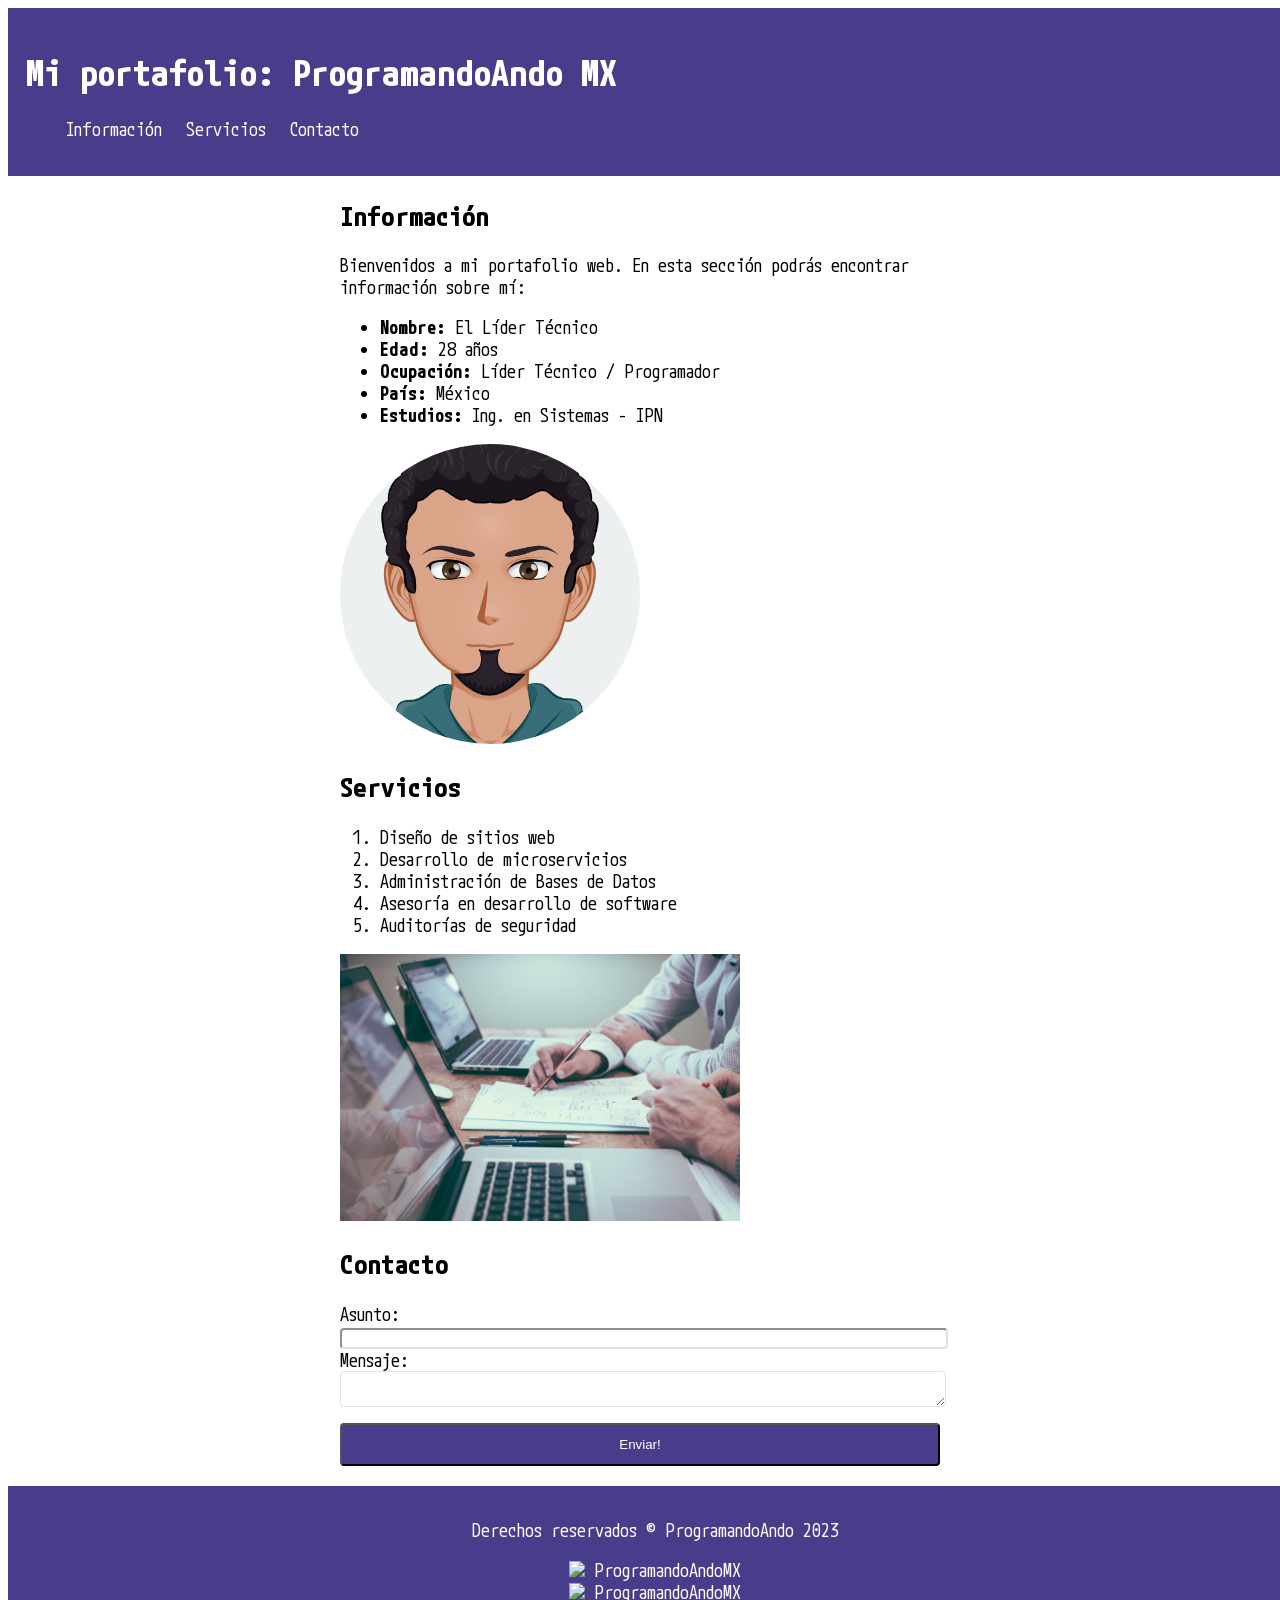
==== index.html @ 5086fef3 "estilos para celular mejorados" ====
<!DOCTYPE html>
<html lang="en">
<head>
    <meta charset="UTF-8">
    <meta name="viewport" content="width=device-width, initial-scale=1.0">
    <title>Mi portafolio - ProgramandoAndo</title>
    <link rel="preconnect" href="https://fonts.googleapis.com">
    <link rel="preconnect" href="https://fonts.gstatic.com" crossorigin>
    <link href="https://fonts.googleapis.com/css2?family=M+PLUS+1+Code:wght@300&display=swap" rel="stylesheet">
    <link rel="stylesheet" href="estilos/principal.css">
</head>
<body>
    <header>
        <h1>Mi portafolio: ProgramandoAndo MX</h1>
        <nav>
            <ul>
                <li><a href="#informacion">Información</a></li>
                <li><a href="#servicios">Servicios</a></li>
                <li><a href="#contacto">Contacto</a></li>
            </ul>
        </nav>
    </header>
    <main>
        <section id="informacion">
            <h2>Información</h2>
            <p>Bienvenidos a mi portafolio web. En esta sección podrás encontrar información sobre mí:</p>
            <ul>
                <li><strong>Nombre:</strong> El Líder Técnico</li>
                <li><strong>Edad:</strong> 28 años</li>
                <li><strong>Ocupación:</strong> Líder Técnico / Programador</li>
                <li><strong>País:</strong> México</li>
                <li><strong>Estudios:</strong> Ing. en Sistemas - IPN</li>
            </ul>
            <img src="img/avatar.png" class="avatar" width="300">
        </section>
        <section id="servicios">
            <h2>Servicios</h2>
            <ol>
                <li>Diseño de sitios web</li>
                <li>Desarrollo de microservicios</li>
                <li>Administración de Bases de Datos</li>
                <li>Asesoría en desarrollo de software</li>
                <li>Auditorías de seguridad</li>
            </ol>
            <img src="img/servicios.jpg" width="400">
        </section>
        <section id="contacto">
            <h2>Contacto</h2>
            <form id="formulario-contacto">
                <label for="asunto">Asunto:</label>
                <input type="text" required id="asunto" name="asunto">

                <label for="mensaje">Mensaje:</label>
                <textarea id="mensaje" name="mensaje"></textarea>
                <button type="submit" id="enviar">Enviar!</button>
            </form>
        </section>
    </main>

    <footer>
        <p>Derechos reservados &copy; ProgramandoAndo 2023</p>
        <a href="https://www.facebook.com/ProgramandoAndoMX">
            <img src="img/fb.png" width="20">
             ProgramandoAndoMX
        </a>
        <br/>
        <a href="https://youtube.com/@ProgramandoAndoMX">
            <img src="img/youtube.png" width="20">
             ProgramandoAndoMX
        </a>
    </footer>

    <script>
        const formulario = document.getElementById('formulario-contacto');
        formulario.addEventListener('submit', function(evento) {
            evento.preventDefault();
            const asunto = document.getElementById('asunto');
            const mensaje = document.getElementById('mensaje');
            window.location.href = `mailto:programandoando.mx@gmail.com?subject=${asunto.value}&body=${encodeURIComponent(mensaje.value)}`;
        })
    </script>
    
</body>
</html>
---- estilos/principal.css ----
body {
    font-family: 'M PLUS 1 Code', sans-serif;
    font-size: large;
}

header {
    background-color: darkslateblue;
    color: white;
    padding: 1em;
    width: 100%;
}

nav ul {
    list-style-type: none;
}
nav ul li {
    display: inline;
    margin-right: 15px;
}
a {
    color: white;
    text-decoration: none;
}
.avatar {
    border-radius: 50%;
}

form input,form textarea {
    width: 100%;
    border-color: #dae4e9;
    border-radius: 0.25rem;
}
footer {
    
    background-color: darkslateblue;
    color: white;
    text-align: center;
    padding: 15px;
    margin-top: 1rem;
    width: 100%;
}

main {
    max-width: 600px;
    margin: 0 auto;
}

#enviar {
    background-color: DarkSlateBlue;
    cursor: pointer;
    margin-top: 0.75rem;
    margin-bottom: 0.25rem;
    padding-top: 0.75rem;
    padding-bottom: 0.75rem;
    text-align: center;
    color: #fff;
    width: 100%;
    border-radius: 0.25rem;
  }

  #enviar:hover {
    background-color: #fff;
    color: DarkSlateBlue;
  }
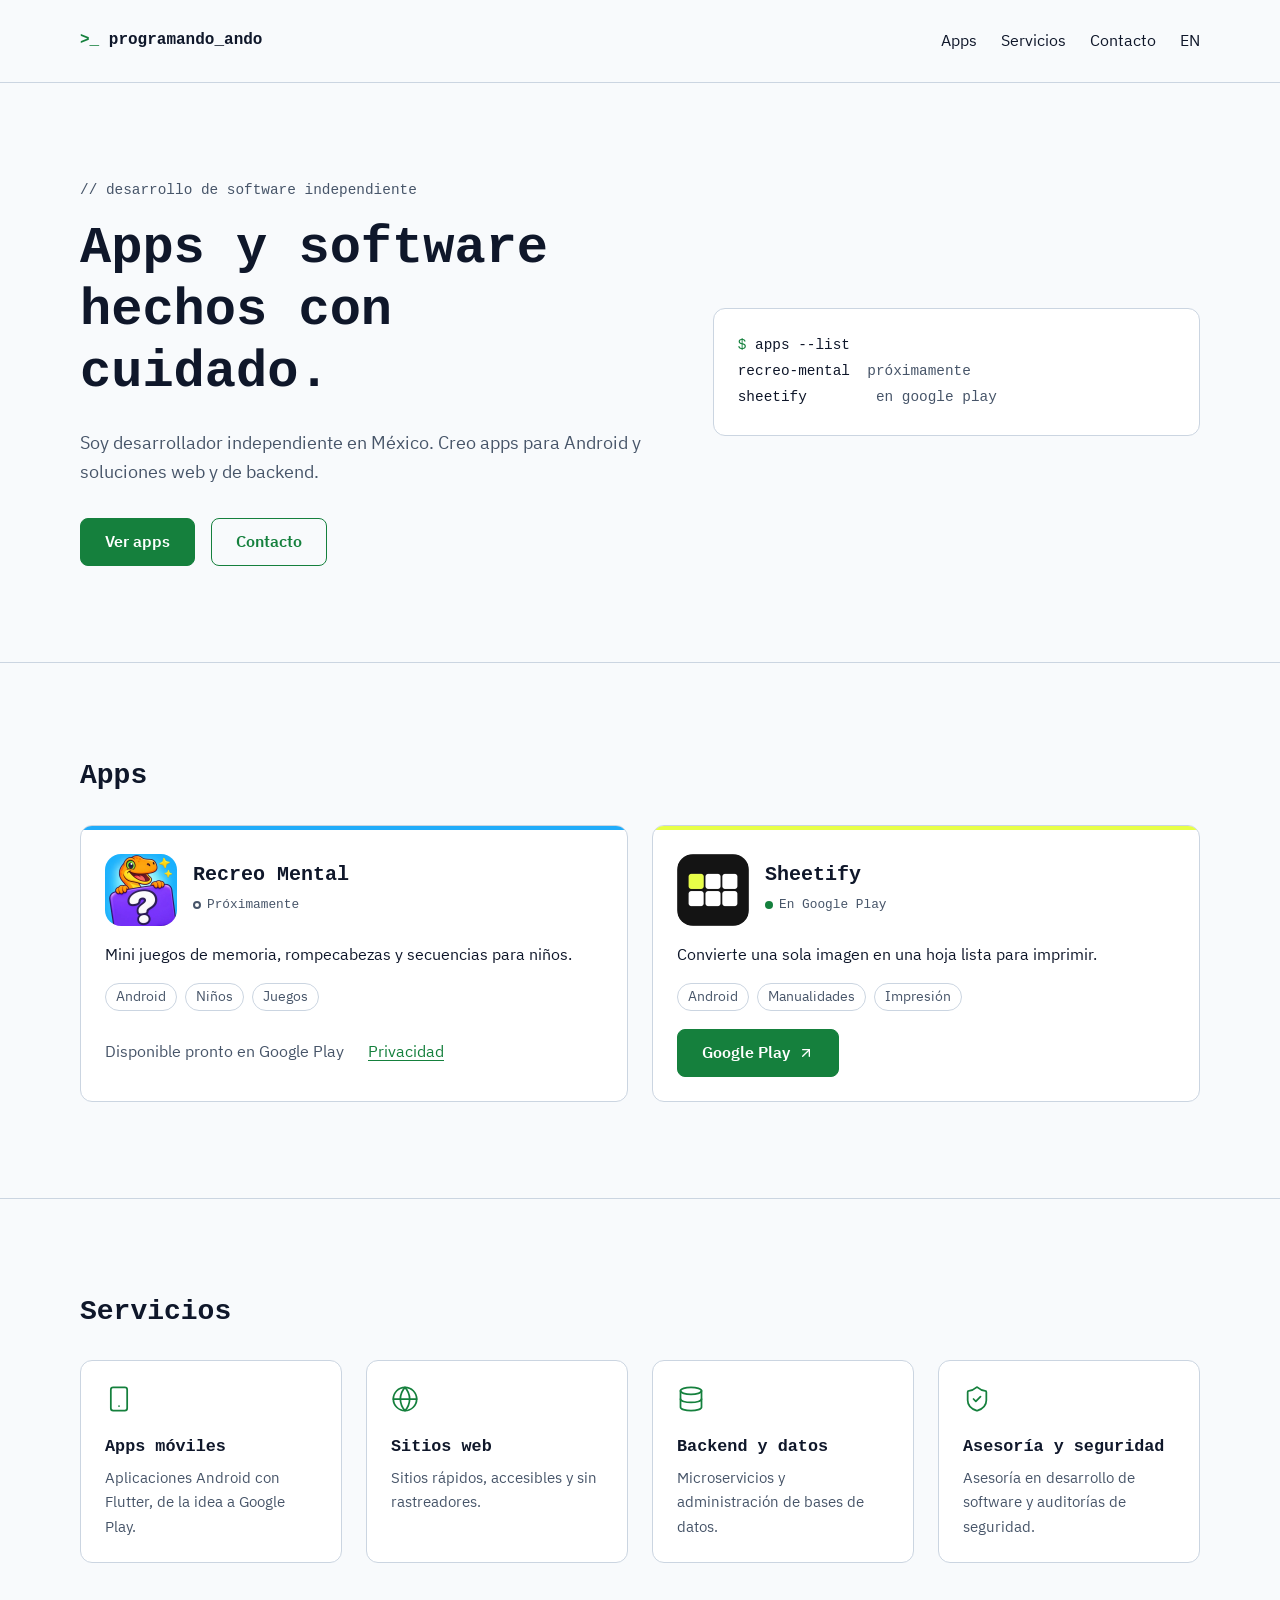
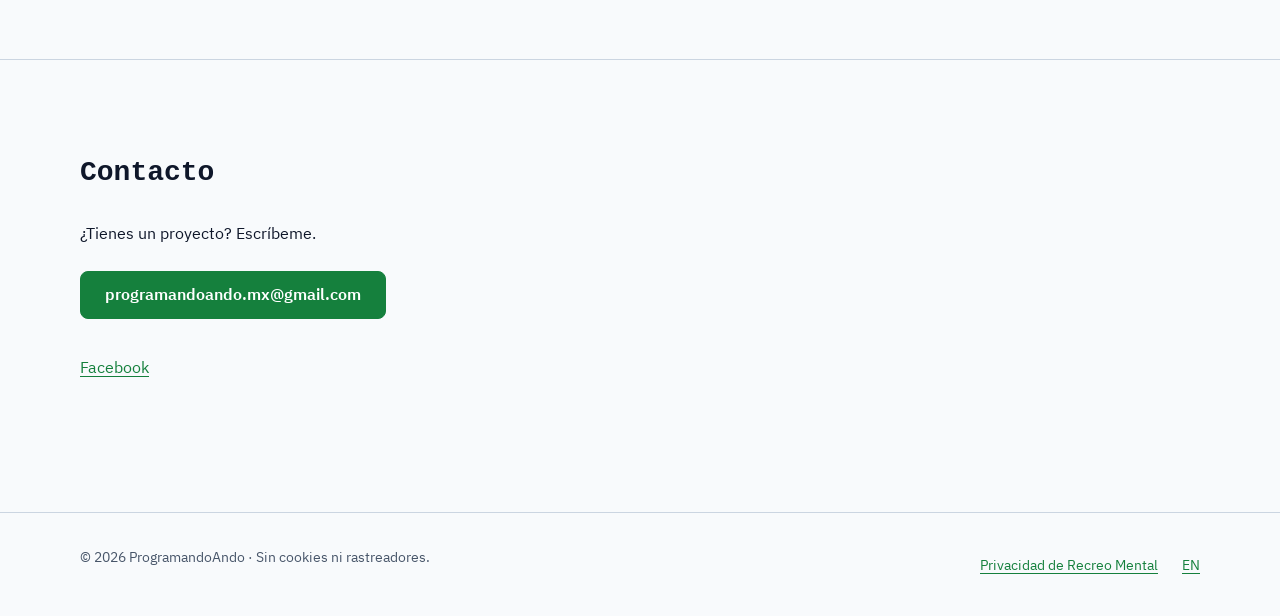
==== commit e9ec89c5: "rebranding ProgramandoAndo HUB" ====
--- a/index.html
+++ b/index.html
@@ -1,84 +1,124 @@
-<!DOCTYPE html>
-<html lang="en">
-<head>
-    <meta charset="UTF-8">
-    <meta name="viewport" content="width=device-width, initial-scale=1.0">
-    <title>Mi portafolio - ProgramandoAndo</title>
-    <link rel="preconnect" href="https://fonts.googleapis.com">
-    <link rel="preconnect" href="https://fonts.gstatic.com" crossorigin>
-    <link href="https://fonts.googleapis.com/css2?family=M+PLUS+1+Code:wght@300&display=swap" rel="stylesheet">
-    <link rel="stylesheet" href="estilos/principal.css">
-</head>
-<body>
-    <header>
-        <h1>Mi portafolio: ProgramandoAndo MX</h1>
-        <nav>
-            <ul>
-                <li><a href="#informacion">Información</a></li>
-                <li><a href="#servicios">Servicios</a></li>
-                <li><a href="#contacto">Contacto</a></li>
-            </ul>
-        </nav>
-    </header>
-    <main>
-        <section id="informacion">
-            <h2>Información</h2>
-            <p>Bienvenidos a mi portafolio web. En esta sección podrás encontrar información sobre mí:</p>
-            <ul>
-                <li><strong>Nombre:</strong> El Líder Técnico</li>
-                <li><strong>Edad:</strong> 28 años</li>
-                <li><strong>Ocupación:</strong> Líder Técnico / Programador</li>
-                <li><strong>País:</strong> México</li>
-                <li><strong>Estudios:</strong> Ing. en Sistemas - IPN</li>
-            </ul>
-            <img src="img/avatar.png" class="avatar" width="300">
-        </section>
-        <section id="servicios">
-            <h2>Servicios</h2>
-            <ol>
-                <li>Diseño de sitios web</li>
-                <li>Desarrollo de microservicios</li>
-                <li>Administración de Bases de Datos</li>
-                <li>Asesoría en desarrollo de software</li>
-                <li>Auditorías de seguridad</li>
-            </ol>
-            <img src="img/servicios.jpg" width="400">
-        </section>
-        <section id="contacto">
-            <h2>Contacto</h2>
-            <form id="formulario-contacto">
-                <label for="asunto">Asunto:</label>
-                <input type="text" required id="asunto" name="asunto">
-
-                <label for="mensaje">Mensaje:</label>
-                <textarea id="mensaje" name="mensaje"></textarea>
-                <button type="submit" id="enviar">Enviar!</button>
-            </form>
-        </section>
-    </main>
-
-    <footer>
-        <p>Derechos reservados &copy; ProgramandoAndo 2023</p>
-        <a href="https://www.facebook.com/ProgramandoAndoMX">
-            <img src="img/fb.png" width="20">
-             ProgramandoAndoMX
-        </a>
-        <br/>
-        <a href="https://youtube.com/@ProgramandoAndoMX">
-            <img src="img/youtube.png" width="20">
-             ProgramandoAndoMX
-        </a>
-    </footer>
-
-    <script>
-        const formulario = document.getElementById('formulario-contacto');
-        formulario.addEventListener('submit', function(evento) {
-            evento.preventDefault();
-            const asunto = document.getElementById('asunto');
-            const mensaje = document.getElementById('mensaje');
-            window.location.href = `mailto:programandoando.mx@gmail.com?subject=${asunto.value}&body=${encodeURIComponent(mensaje.value)}`;
-        })
-    </script>
-    
-</body>
-</html>
+<!doctype html>
+<html lang="es">
+<head>
+<meta charset="utf-8">
+<meta name="viewport" content="width=device-width, initial-scale=1">
+<title>ProgramandoAndo — apps y desarrollo de software independiente</title>
+<meta name="description" content="Apps para Android y soluciones web y de backend hechas por un desarrollador independiente en México. Recreo Mental y Sheetify.">
+<meta name="theme-color" content="#0f172a" media="(prefers-color-scheme: dark)">
+<meta name="theme-color" content="#f8fafc" media="(prefers-color-scheme: light)">
+<link rel="canonical" href="https://programandoandomx.github.io/">
+<link rel="alternate" hreflang="es" href="https://programandoandomx.github.io/">
+<link rel="alternate" hreflang="en" href="https://programandoandomx.github.io/en/">
+<link rel="alternate" hreflang="x-default" href="https://programandoandomx.github.io/">
+<meta property="og:type" content="website">
+<meta property="og:site_name" content="ProgramandoAndo">
+<meta property="og:title" content="ProgramandoAndo — apps y desarrollo de software independiente">
+<meta property="og:description" content="Apps para Android y soluciones web y de backend hechas por un desarrollador independiente en México. Recreo Mental y Sheetify.">
+<meta property="og:url" content="https://programandoandomx.github.io/">
+<meta property="og:image" content="https://programandoandomx.github.io/assets/img/og.png">
+<meta property="og:locale" content="es_MX">
+<meta name="twitter:card" content="summary_large_image">
+<link rel="icon" href="/favicon.svg" type="image/svg+xml">
+<link rel="preload" href="/assets/fonts/ibm-plex-sans-400.woff2" as="font" type="font/woff2" crossorigin>
+<link rel="stylesheet" href="/assets/css/site.css">
+</head>
+<body>
+<a class="skip" href="#contenido">Saltar al contenido</a>
+<header class="site-header">
+  <div class="container">
+    <a class="wordmark" href="/"><span>&gt;_</span> programando_ando</a>
+    <nav class="site-nav" aria-label="Principal">
+      <ul>
+        <li><a href="/#apps">Apps</a></li>
+        <li><a href="/#servicios">Servicios</a></li>
+        <li><a href="/#contacto">Contacto</a></li>
+        <li><a href="/en/" hreflang="en" lang="en">EN</a></li>
+      </ul>
+    </nav>
+  </div>
+</header>
+<main id="contenido">
+  <section class="hero">
+    <div class="container">
+      <div>
+        <p class="eyebrow">// desarrollo de software independiente</p>
+        <h1>Apps y software hechos con cuidado.</h1>
+        <p class="lead">Soy desarrollador independiente en México. Creo apps para Android y soluciones web y de backend.</p>
+        <div class="actions">
+          <a class="btn" href="#apps">Ver apps</a>
+          <a class="btn btn-outline" href="#contacto">Contacto</a>
+        </div>
+      </div>
+      <div class="term" aria-hidden="true">
+        <div><span class="prompt">$</span> apps --list</div>
+        <div>recreo-mental&nbsp;&nbsp;<span class="dim">próximamente</span></div>
+        <div>sheetify&nbsp;&nbsp;&nbsp;&nbsp;&nbsp;&nbsp;&nbsp;&nbsp;<span class="dim">en google play</span></div>
+      </div>
+    </div>
+  </section>
+
+  <section class="section" id="apps" aria-labelledby="h-apps">
+    <div class="container">
+      <h2 id="h-apps">Apps</h2>
+      <div class="apps">
+        <article class="app" style="--app-accent:#21acfa">
+          <div class="app-head">
+            <img class="app-icon" src="/assets/img/recreo-mental.webp" width="72" height="72" alt="Icono de Recreo Mental: un dinosaurio naranja sobre una carta con signo de interrogación">
+            <div>
+              <h3>Recreo Mental</h3>
+              <span class="badge soon">Próximamente</span>
+            </div>
+          </div>
+          <p>Mini juegos de memoria, rompecabezas y secuencias para niños.</p>
+          <ul class="tags"><li>Android</li><li>Niños</li><li>Juegos</li></ul>
+          <div class="app-actions">
+            <span class="note">Disponible pronto en Google Play</span>
+            <a class="link" href="https://programandoandomx.github.io/recreo-mental-privacy/">Privacidad</a>
+          </div>
+        </article>
+        <article class="app" style="--app-accent:#e8ff47">
+          <div class="app-head">
+            <img class="app-icon" src="/assets/img/sheetify.webp" width="72" height="72" alt="Icono de Sheetify: una cuadrícula de seis cuadros, uno de ellos verde lima">
+            <div>
+              <h3>Sheetify</h3>
+              <span class="badge">En Google Play</span>
+            </div>
+          </div>
+          <p>Convierte una sola imagen en una hoja lista para imprimir.</p>
+          <ul class="tags"><li>Android</li><li>Manualidades</li><li>Impresión</li></ul>
+          <div class="app-actions">
+            <a class="btn" href="https://play.google.com/store/apps/details?id=com.programandoandomx.sheetify">Google Play <svg viewBox="0 0 24 24" width="16" height="16" aria-hidden="true" fill="none" stroke="currentColor" stroke-width="2" stroke-linecap="round" stroke-linejoin="round"><path d="M7 17 17 7"/><path d="M7 7h10v10"/></svg></a>
+          </div>
+        </article>
+      </div>
+    </div>
+  </section>
+
+  <section class="section" id="servicios" aria-labelledby="h-serv">
+    <div class="container">
+      <h2 id="h-serv">Servicios</h2>
+      <ul class="services"><li><svg viewBox="0 0 24 24" aria-hidden="true"><rect x="5" y="2" width="14" height="20" rx="2"/><path d="M12 18h.01"/></svg><h3>Apps móviles</h3><p>Aplicaciones Android con Flutter, de la idea a Google Play.</p></li><li><svg viewBox="0 0 24 24" aria-hidden="true"><circle cx="12" cy="12" r="10"/><path d="M2 12h20"/><path d="M12 2a15.3 15.3 0 0 1 4 10 15.3 15.3 0 0 1-4 10 15.3 15.3 0 0 1-4-10 15.3 15.3 0 0 1 4-10z"/></svg><h3>Sitios web</h3><p>Sitios rápidos, accesibles y sin rastreadores.</p></li><li><svg viewBox="0 0 24 24" aria-hidden="true"><ellipse cx="12" cy="5" rx="9" ry="3"/><path d="M3 5v14a9 3 0 0 0 18 0V5"/><path d="M3 12a9 3 0 0 0 18 0"/></svg><h3>Backend y datos</h3><p>Microservicios y administración de bases de datos.</p></li><li><svg viewBox="0 0 24 24" aria-hidden="true"><path d="M20 13c0 5-3.5 7.5-7.66 8.95a1 1 0 0 1-.67-.01C7.5 20.5 4 18 4 13V6a1 1 0 0 1 1-1c2 0 4.5-1.2 6.24-2.72a1.17 1.17 0 0 1 1.52 0C14.51 3.81 17 5 19 5a1 1 0 0 1 1 1z"/><path d="m9 12 2 2 4-4"/></svg><h3>Asesoría y seguridad</h3><p>Asesoría en desarrollo de software y auditorías de seguridad.</p></li></ul>
+    </div>
+  </section>
+
+  <section class="section contact" id="contacto" aria-labelledby="h-contact">
+    <div class="container">
+      <h2 id="h-contact">Contacto</h2>
+      <p>¿Tienes un proyecto? Escríbeme.</p>
+      <a class="btn" href="mailto:programandoando.mx@gmail.com">programandoando.mx@gmail.com</a>
+      <p class="social"><a href="https://www.facebook.com/ProgramandoAndoMX" rel="noopener">Facebook</a></p>
+    </div>
+  </section>
+</main>
+<footer class="site-footer">
+  <div class="container">
+    <p>© 2026 ProgramandoAndo · Sin cookies ni rastreadores.</p>
+    <ul>
+      <li><a href="https://programandoandomx.github.io/recreo-mental-privacy/">Privacidad de Recreo Mental</a></li>
+      <li><a href="/en/" hreflang="en" lang="en">EN</a></li>
+    </ul>
+  </div>
+</footer>
+</body>
+</html>
--- a/assets/css/site.css
+++ b/assets/css/site.css
@@ -0,0 +1,493 @@
+/* ProgramandoAndo hub — plain CSS, no JS, no third-party requests. */
+
+@font-face {
+  font-family: "JetBrains Mono";
+  font-weight: 600;
+  font-style: normal;
+  font-display: swap;
+  src: url("/assets/fonts/jetbrains-mono-600.woff2") format("woff2");
+}
+@font-face {
+  font-family: "IBM Plex Sans";
+  font-weight: 400;
+  font-style: normal;
+  font-display: swap;
+  src: url("/assets/fonts/ibm-plex-sans-400.woff2") format("woff2");
+}
+@font-face {
+  font-family: "IBM Plex Sans";
+  font-weight: 600;
+  font-style: normal;
+  font-display: swap;
+  src: url("/assets/fonts/ibm-plex-sans-600.woff2") format("woff2");
+}
+
+:root {
+  color-scheme: dark light;
+
+  --bg: #0f172a;
+  --fg: #f8fafc;
+  --card: #1b2336;
+  --muted-fg: #94a3b8;
+  --border: #334155;
+  --accent: #22c55e;
+  --btn-bg: #22c55e;
+  --btn-fg: #0f172a;
+  --ring: #f8fafc;
+
+  --font-mono: "JetBrains Mono", ui-monospace, "SFMono-Regular", Consolas, monospace;
+  --font-sans: "IBM Plex Sans", system-ui, -apple-system, "Segoe UI", Roboto, sans-serif;
+
+  --s1: 8px;
+  --s2: 16px;
+  --s3: 24px;
+  --s4: 32px;
+  --s6: 48px;
+  --s8: 64px;
+  --s12: 96px;
+
+  --gutter: 16px;
+  --section-pad: var(--s8);
+}
+
+@media (prefers-color-scheme: light) {
+  :root {
+    --bg: #f8fafc;
+    --fg: #0f172a;
+    --card: #ffffff;
+    --muted-fg: #475569;
+    --border: #cbd5e1;
+    --accent: #15803d;
+    --btn-bg: #15803d;
+    --btn-fg: #ffffff;
+    --ring: #0f172a;
+  }
+}
+
+@media (min-width: 768px) {
+  :root {
+    --gutter: 32px;
+  }
+}
+@media (min-width: 1024px) {
+  :root {
+    --section-pad: var(--s12);
+  }
+}
+
+*,
+*::before,
+*::after {
+  box-sizing: border-box;
+}
+
+html {
+  -webkit-text-size-adjust: 100%;
+  scroll-behavior: smooth;
+}
+
+body {
+  margin: 0;
+  background: var(--bg);
+  color: var(--fg);
+  font-family: var(--font-sans);
+  font-size: 1rem;
+  line-height: 1.6;
+}
+
+img {
+  display: block;
+  max-width: 100%;
+  height: auto;
+}
+
+a {
+  color: var(--accent);
+  text-underline-offset: 0.2em;
+}
+
+:focus-visible {
+  outline: 3px solid var(--ring);
+  outline-offset: 3px;
+  border-radius: 4px;
+}
+
+h1,
+h2,
+h3 {
+  font-family: var(--font-mono);
+  font-weight: 600;
+  line-height: 1.2;
+  margin: 0;
+  text-wrap: balance;
+}
+h1 {
+  font-size: clamp(2rem, 4vw + 1rem, 3.25rem);
+}
+h2 {
+  font-size: 1.75rem;
+}
+h3 {
+  font-size: 1.25rem;
+}
+p {
+  margin: 0;
+  max-width: 65ch;
+}
+
+.container {
+  width: 100%;
+  max-width: calc(1120px + 2 * var(--gutter));
+  margin: 0 auto;
+  padding-inline: var(--gutter);
+}
+
+.skip {
+  position: absolute;
+  left: var(--s2);
+  top: -100px;
+  z-index: 10;
+  padding: var(--s1) var(--s2);
+  background: var(--btn-bg);
+  color: var(--btn-fg);
+  border-radius: 8px;
+  font-weight: 600;
+}
+.skip:focus {
+  top: var(--s1);
+}
+
+/* Header */
+.site-header {
+  border-bottom: 1px solid var(--border);
+}
+.site-header .container {
+  display: flex;
+  flex-wrap: wrap;
+  align-items: center;
+  justify-content: space-between;
+  gap: var(--s1) var(--s3);
+  padding-block: var(--s2);
+}
+.wordmark {
+  font-family: var(--font-mono);
+  font-weight: 600;
+  color: var(--fg);
+  text-decoration: none;
+  white-space: nowrap;
+}
+.wordmark span {
+  color: var(--accent);
+}
+.site-nav ul {
+  display: flex;
+  flex-wrap: wrap;
+  gap: 0 var(--s3);
+  margin: 0;
+  padding: 0;
+  list-style: none;
+}
+.site-nav a {
+  display: inline-block;
+  padding: 12px 0;
+  color: var(--fg);
+  text-decoration: none;
+}
+.site-nav a:hover {
+  color: var(--accent);
+  text-decoration: underline;
+}
+
+/* Buttons */
+.btn {
+  display: inline-flex;
+  align-items: center;
+  justify-content: center;
+  gap: var(--s1);
+  min-height: 44px;
+  padding: 10px var(--s3);
+  border: 1px solid var(--btn-bg);
+  border-radius: 8px;
+  background: var(--btn-bg);
+  color: var(--btn-fg);
+  font-weight: 600;
+  text-decoration: none;
+  transition: transform 200ms ease, background-color 200ms ease;
+}
+.btn:hover {
+  transform: translateY(-2px);
+}
+.btn-outline {
+  background: transparent;
+  color: var(--accent);
+}
+.btn-outline:hover {
+  background: var(--card);
+}
+
+/* Hero */
+.hero {
+  padding-block: var(--section-pad);
+}
+.hero .container {
+  display: grid;
+  gap: var(--s6);
+  align-items: center;
+}
+.eyebrow {
+  font-family: var(--font-mono);
+  color: var(--muted-fg);
+  font-size: 0.9rem;
+  margin-bottom: var(--s2);
+}
+.hero h1 {
+  margin-bottom: var(--s3);
+}
+.lead {
+  font-size: 1.125rem;
+  color: var(--muted-fg);
+  margin-bottom: var(--s4);
+}
+.actions {
+  display: flex;
+  flex-wrap: wrap;
+  gap: var(--s2);
+}
+.term {
+  display: none;
+  background: var(--card);
+  border: 1px solid var(--border);
+  border-radius: 12px;
+  padding: var(--s3);
+  font-family: var(--font-mono);
+  font-size: 0.9rem;
+  line-height: 1.8;
+}
+.term .prompt {
+  color: var(--accent);
+}
+.term .dim {
+  color: var(--muted-fg);
+}
+@media (min-width: 1024px) {
+  .hero .container {
+    grid-template-columns: 1.2fr 1fr;
+  }
+  .term {
+    display: block;
+  }
+}
+
+/* Sections */
+.section {
+  padding-block: var(--section-pad);
+  border-top: 1px solid var(--border);
+}
+.section > .container > h2 {
+  margin-bottom: var(--s4);
+}
+
+/* App cards */
+.apps {
+  display: grid;
+  gap: var(--s3);
+  grid-template-columns: 1fr;
+}
+@media (min-width: 768px) {
+  .apps {
+    grid-template-columns: 1fr 1fr;
+  }
+}
+.app {
+  position: relative;
+  display: flex;
+  flex-direction: column;
+  gap: var(--s2);
+  padding: var(--s3);
+  padding-top: calc(var(--s3) + 4px);
+  background: var(--card);
+  border: 1px solid var(--border);
+  border-radius: 12px;
+  overflow: hidden;
+  transition: transform 200ms ease, border-color 200ms ease;
+}
+.app::before {
+  content: "";
+  position: absolute;
+  inset: 0 0 auto 0;
+  height: 4px;
+  background: var(--app-accent, var(--accent));
+}
+.app:hover {
+  transform: translateY(-2px);
+  border-color: var(--accent);
+}
+.app-head {
+  display: flex;
+  align-items: center;
+  gap: var(--s2);
+}
+.app-icon {
+  width: 72px;
+  height: 72px;
+  flex: none;
+  border-radius: 16px;
+}
+.app-head h3 {
+  margin-bottom: 4px;
+}
+.badge {
+  display: inline-flex;
+  align-items: center;
+  gap: 6px;
+  font-family: var(--font-mono);
+  font-size: 0.8rem;
+  color: var(--muted-fg);
+}
+.badge::before {
+  content: "";
+  width: 8px;
+  height: 8px;
+  border-radius: 50%;
+  background: var(--accent);
+}
+.badge.soon::before {
+  background: transparent;
+  border: 2px solid var(--muted-fg);
+}
+.tags {
+  display: flex;
+  flex-wrap: wrap;
+  gap: var(--s1);
+  margin: 0;
+  padding: 0;
+  list-style: none;
+}
+.tags li {
+  padding: 2px 10px;
+  border: 1px solid var(--border);
+  border-radius: 999px;
+  font-size: 0.85rem;
+  color: var(--muted-fg);
+}
+.app-actions {
+  display: flex;
+  flex-wrap: wrap;
+  align-items: center;
+  gap: var(--s1) var(--s3);
+  margin-top: auto;
+}
+.app-actions .note {
+  color: var(--muted-fg);
+}
+.app-actions .link {
+  display: inline-block;
+  padding: 12px 0;
+}
+
+/* Services */
+.services {
+  display: grid;
+  gap: var(--s3);
+  grid-template-columns: 1fr;
+  margin: 0;
+  padding: 0;
+  list-style: none;
+}
+@media (min-width: 768px) {
+  .services {
+    grid-template-columns: 1fr 1fr;
+  }
+}
+@media (min-width: 1024px) {
+  .services {
+    grid-template-columns: repeat(4, 1fr);
+  }
+}
+.services li {
+  padding: var(--s3);
+  background: var(--card);
+  border: 1px solid var(--border);
+  border-radius: 12px;
+}
+.services svg {
+  width: 28px;
+  height: 28px;
+  margin-bottom: var(--s2);
+  fill: none;
+  stroke: var(--accent);
+  stroke-width: 1.5;
+  stroke-linecap: round;
+  stroke-linejoin: round;
+}
+.services h3 {
+  font-size: 1.05rem;
+  margin-bottom: var(--s1);
+}
+.services p {
+  color: var(--muted-fg);
+  font-size: 0.95rem;
+}
+
+/* Contact */
+.contact p {
+  margin-bottom: var(--s3);
+}
+.contact .social {
+  margin-top: var(--s3);
+}
+.contact .social a {
+  display: inline-block;
+  padding: 12px 0;
+}
+
+/* Footer */
+.site-footer {
+  border-top: 1px solid var(--border);
+  padding-block: var(--s4);
+  color: var(--muted-fg);
+  font-size: 0.9rem;
+}
+.site-footer .container {
+  display: flex;
+  flex-wrap: wrap;
+  justify-content: space-between;
+  gap: var(--s1) var(--s3);
+}
+.site-footer ul {
+  display: flex;
+  flex-wrap: wrap;
+  gap: 0 var(--s3);
+  margin: 0;
+  padding: 0;
+  list-style: none;
+}
+.site-footer a {
+  display: inline-block;
+  padding: 8px 0;
+}
+
+/* 404 */
+.notfound {
+  padding-block: var(--section-pad);
+}
+.notfound h1 {
+  margin-bottom: var(--s3);
+}
+.notfound p {
+  margin-bottom: var(--s3);
+}
+
+@media (prefers-reduced-motion: reduce) {
+  html {
+    scroll-behavior: auto;
+  }
+  .btn,
+  .app {
+    transition: none;
+  }
+  .btn:hover,
+  .app:hover {
+    transform: none;
+  }
+}
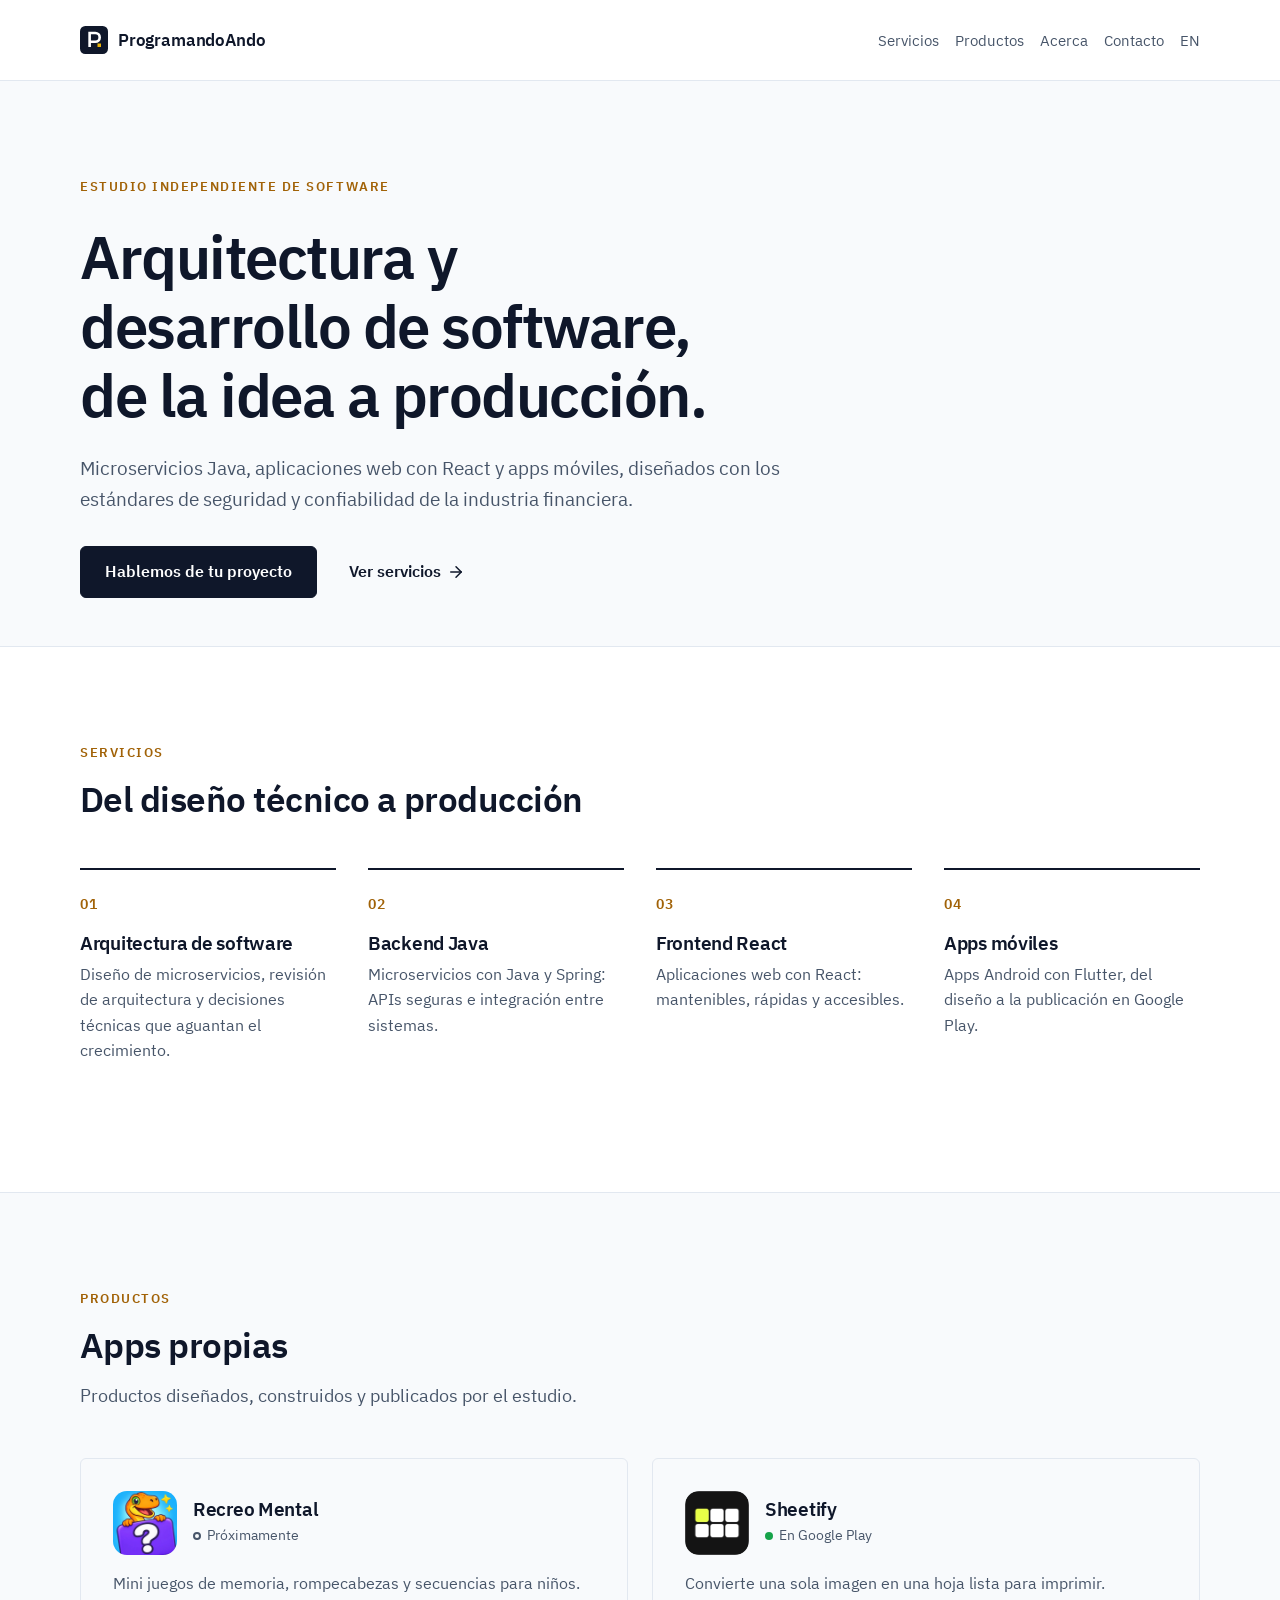
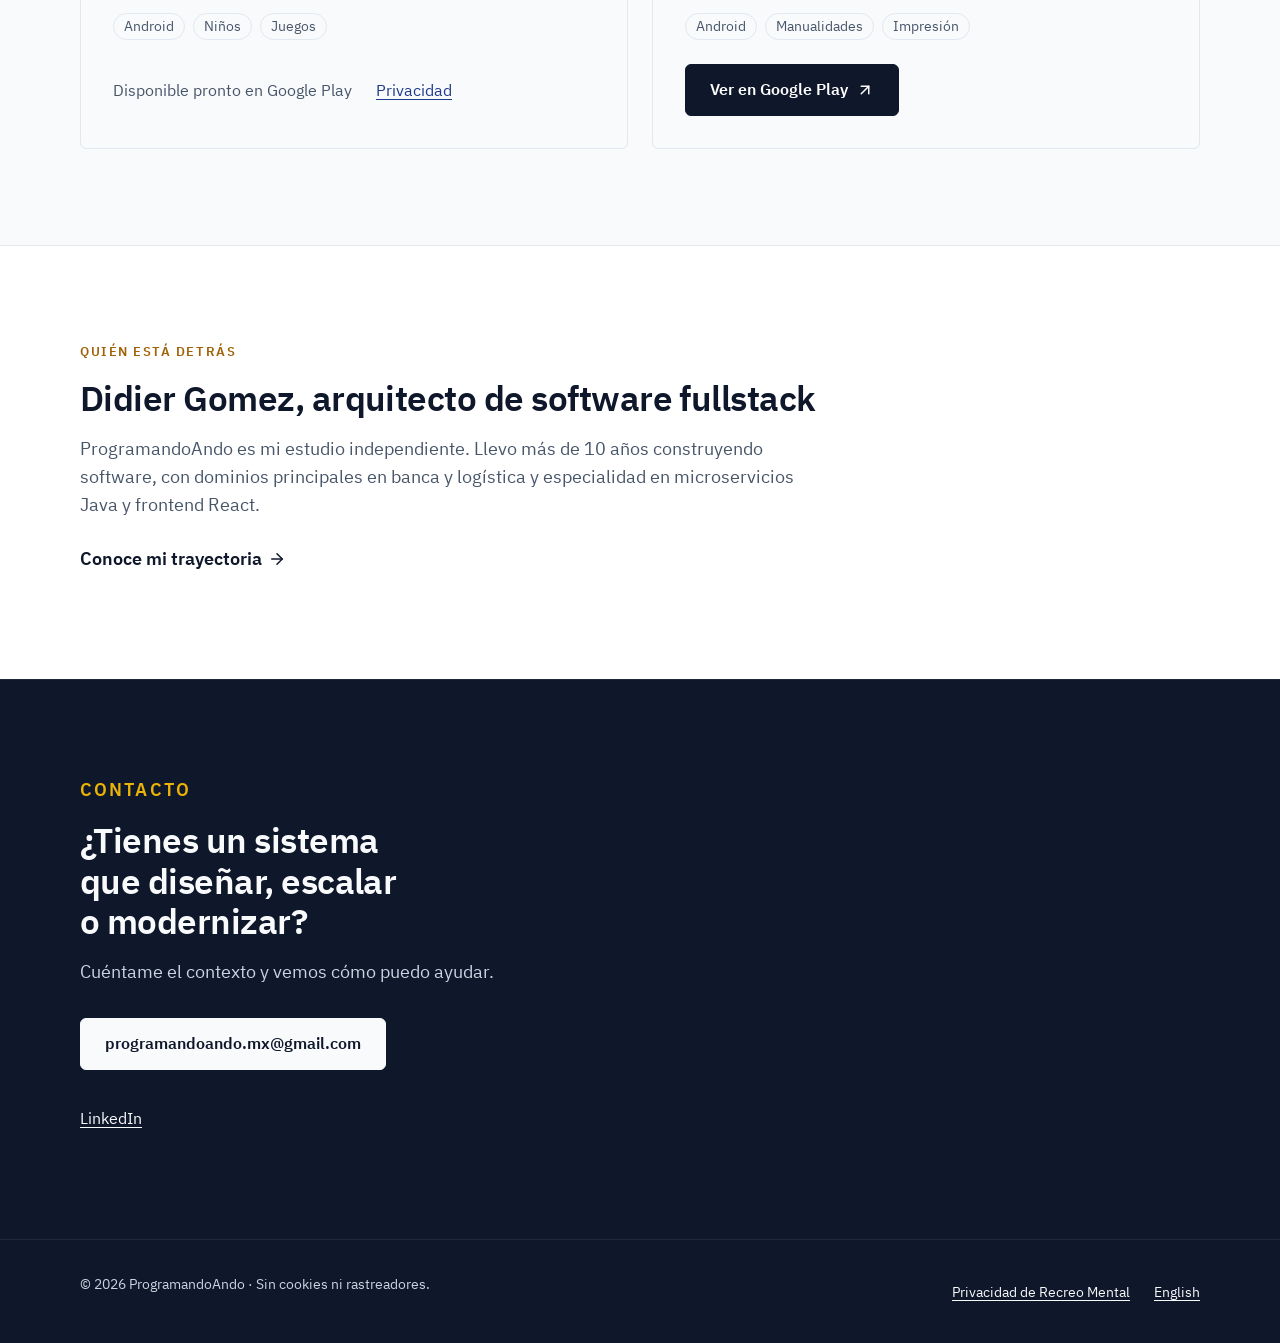
==== commit 78d63fc2: "rebrand (3) swiss style, moved dev experience to about page" ====
--- a/index.html
+++ b/index.html
@@ -3,35 +3,36 @@
 <head>
 <meta charset="utf-8">
 <meta name="viewport" content="width=device-width, initial-scale=1">
-<title>ProgramandoAndo — apps y desarrollo de software independiente</title>
-<meta name="description" content="Apps para Android y soluciones web y de backend hechas por un desarrollador independiente en México. Recreo Mental y Sheetify.">
-<meta name="theme-color" content="#0f172a" media="(prefers-color-scheme: dark)">
-<meta name="theme-color" content="#f8fafc" media="(prefers-color-scheme: light)">
+<title>ProgramandoAndo — arquitectura y desarrollo de software</title>
+<meta name="description" content="Estudio independiente de software: arquitectura, microservicios Java, aplicaciones web con React y apps móviles, con estándares de la industria financiera.">
+<meta name="theme-color" content="#ffffff" media="(prefers-color-scheme: light)">
+<meta name="theme-color" content="#111a2e" media="(prefers-color-scheme: dark)">
 <link rel="canonical" href="https://programandoandomx.github.io/">
 <link rel="alternate" hreflang="es" href="https://programandoandomx.github.io/">
 <link rel="alternate" hreflang="en" href="https://programandoandomx.github.io/en/">
 <link rel="alternate" hreflang="x-default" href="https://programandoandomx.github.io/">
 <meta property="og:type" content="website">
 <meta property="og:site_name" content="ProgramandoAndo">
-<meta property="og:title" content="ProgramandoAndo — apps y desarrollo de software independiente">
-<meta property="og:description" content="Apps para Android y soluciones web y de backend hechas por un desarrollador independiente en México. Recreo Mental y Sheetify.">
+<meta property="og:title" content="ProgramandoAndo — arquitectura y desarrollo de software">
+<meta property="og:description" content="Estudio independiente de software: arquitectura, microservicios Java, aplicaciones web con React y apps móviles.">
 <meta property="og:url" content="https://programandoandomx.github.io/">
 <meta property="og:image" content="https://programandoandomx.github.io/assets/img/og.png">
 <meta property="og:locale" content="es_MX">
 <meta name="twitter:card" content="summary_large_image">
 <link rel="icon" href="/favicon.svg" type="image/svg+xml">
-<link rel="preload" href="/assets/fonts/ibm-plex-sans-400.woff2" as="font" type="font/woff2" crossorigin>
+<link rel="preload" href="/assets/fonts/ibm-plex-sans-600.woff2" as="font" type="font/woff2" crossorigin>
 <link rel="stylesheet" href="/assets/css/site.css">
 </head>
 <body>
 <a class="skip" href="#contenido">Saltar al contenido</a>
 <header class="site-header">
   <div class="container">
-    <a class="wordmark" href="/"><span>&gt;_</span> programando_ando</a>
+    <a class="wordmark" href="/"><svg viewBox="0 0 32 32" aria-hidden="true"><rect class="mark-bg" width="32" height="32" rx="6"/><path class="mark-fg" d="M11 24V8h6.5a5 5 0 0 1 0 10H11"/><rect class="mark-dot" x="20" y="20" width="4" height="4"/></svg>ProgramandoAndo</a>
     <nav class="site-nav" aria-label="Principal">
       <ul>
-        <li><a href="/#apps">Apps</a></li>
         <li><a href="/#servicios">Servicios</a></li>
+        <li><a href="/#apps">Productos</a></li>
+        <li><a href="/about/">Acerca</a></li>
         <li><a href="/#contacto">Contacto</a></li>
         <li><a href="/en/" hreflang="en" lang="en">EN</a></li>
       </ul>
@@ -41,30 +42,42 @@
 <main id="contenido">
   <section class="hero">
     <div class="container">
-      <div>
-        <p class="eyebrow">// desarrollo de software independiente</p>
-        <h1>Apps y software hechos con cuidado.</h1>
-        <p class="lead">Soy desarrollador independiente en México. Creo apps para Android y soluciones web y de backend.</p>
-        <div class="actions">
-          <a class="btn" href="#apps">Ver apps</a>
-          <a class="btn btn-outline" href="#contacto">Contacto</a>
-        </div>
+      <p class="eyebrow">Estudio independiente de software</p>
+      <h1>Arquitectura y desarrollo de software, de la idea a producción.</h1>
+      <p class="lead">Microservicios Java, aplicaciones web con React y apps móviles, diseñados con los estándares de seguridad y confiabilidad de la industria financiera.</p>
+      <div class="actions">
+        <a class="btn" href="#contacto">Hablemos de tu proyecto</a>
+        <a class="btn-link" href="#servicios">Ver servicios <svg viewBox="0 0 24 24" aria-hidden="true"><path d="M5 12h14"/><path d="m12 5 7 7-7 7"/></svg></a>
       </div>
-      <div class="term" aria-hidden="true">
-        <div><span class="prompt">$</span> apps --list</div>
-        <div>recreo-mental&nbsp;&nbsp;<span class="dim">próximamente</span></div>
-        <div>sheetify&nbsp;&nbsp;&nbsp;&nbsp;&nbsp;&nbsp;&nbsp;&nbsp;<span class="dim">en google play</span></div>
+    </div>
+  </section>
+
+  <section class="section section-alt" id="servicios" aria-labelledby="h-serv">
+    <div class="container">
+      <div class="section-head">
+        <p class="eyebrow">Servicios</p>
+        <h2 id="h-serv">Del diseño técnico a producción</h2>
       </div>
+      <ul class="services">
+        <li><h3>Arquitectura de software</h3><p>Diseño de microservicios, revisión de arquitectura y decisiones técnicas que aguantan el crecimiento.</p></li>
+        <li><h3>Backend Java</h3><p>Microservicios con Java y Spring: APIs seguras e integración entre sistemas.</p></li>
+        <li><h3>Frontend React</h3><p>Aplicaciones web con React: mantenibles, rápidas y accesibles.</p></li>
+        <li><h3>Apps móviles</h3><p>Apps Android con Flutter, del diseño a la publicación en Google Play.</p></li>
+      </ul>
     </div>
   </section>
 
   <section class="section" id="apps" aria-labelledby="h-apps">
     <div class="container">
-      <h2 id="h-apps">Apps</h2>
+      <div class="section-head">
+        <p class="eyebrow">Productos</p>
+        <h2 id="h-apps">Apps propias</h2>
+        <p>Productos diseñados, construidos y publicados por el estudio.</p>
+      </div>
       <div class="apps">
-        <article class="app" style="--app-accent:#21acfa">
+        <article class="app">
           <div class="app-head">
-            <img class="app-icon" src="/assets/img/recreo-mental.webp" width="72" height="72" alt="Icono de Recreo Mental: un dinosaurio naranja sobre una carta con signo de interrogación">
+            <img class="app-icon" src="/assets/img/recreo-mental.webp" width="64" height="64" alt="Icono de Recreo Mental: un dinosaurio naranja sobre una carta con signo de interrogación">
             <div>
               <h3>Recreo Mental</h3>
               <span class="badge soon">Próximamente</span>
@@ -77,9 +90,9 @@
             <a class="link" href="https://programandoandomx.github.io/recreo-mental-privacy/">Privacidad</a>
           </div>
         </article>
-        <article class="app" style="--app-accent:#e8ff47">
+        <article class="app">
           <div class="app-head">
-            <img class="app-icon" src="/assets/img/sheetify.webp" width="72" height="72" alt="Icono de Sheetify: una cuadrícula de seis cuadros, uno de ellos verde lima">
+            <img class="app-icon" src="/assets/img/sheetify.webp" width="64" height="64" alt="Icono de Sheetify: una cuadrícula de seis cuadros, uno de ellos verde lima">
             <div>
               <h3>Sheetify</h3>
               <span class="badge">En Google Play</span>
@@ -88,26 +101,33 @@
           <p>Convierte una sola imagen en una hoja lista para imprimir.</p>
           <ul class="tags"><li>Android</li><li>Manualidades</li><li>Impresión</li></ul>
           <div class="app-actions">
-            <a class="btn" href="https://play.google.com/store/apps/details?id=com.programandoandomx.sheetify">Google Play <svg viewBox="0 0 24 24" width="16" height="16" aria-hidden="true" fill="none" stroke="currentColor" stroke-width="2" stroke-linecap="round" stroke-linejoin="round"><path d="M7 17 17 7"/><path d="M7 7h10v10"/></svg></a>
+            <a class="btn" href="https://play.google.com/store/apps/details?id=com.programandoandomx.sheetify">Ver en Google Play <svg viewBox="0 0 24 24" aria-hidden="true"><path d="M7 17 17 7"/><path d="M7 7h10v10"/></svg></a>
           </div>
         </article>
       </div>
     </div>
   </section>
 
-  <section class="section" id="servicios" aria-labelledby="h-serv">
+  <section class="section section-alt" id="acerca" aria-labelledby="h-about">
     <div class="container">
-      <h2 id="h-serv">Servicios</h2>
-      <ul class="services"><li><svg viewBox="0 0 24 24" aria-hidden="true"><rect x="5" y="2" width="14" height="20" rx="2"/><path d="M12 18h.01"/></svg><h3>Apps móviles</h3><p>Aplicaciones Android con Flutter, de la idea a Google Play.</p></li><li><svg viewBox="0 0 24 24" aria-hidden="true"><circle cx="12" cy="12" r="10"/><path d="M2 12h20"/><path d="M12 2a15.3 15.3 0 0 1 4 10 15.3 15.3 0 0 1-4 10 15.3 15.3 0 0 1-4-10 15.3 15.3 0 0 1 4-10z"/></svg><h3>Sitios web</h3><p>Sitios rápidos, accesibles y sin rastreadores.</p></li><li><svg viewBox="0 0 24 24" aria-hidden="true"><ellipse cx="12" cy="5" rx="9" ry="3"/><path d="M3 5v14a9 3 0 0 0 18 0V5"/><path d="M3 12a9 3 0 0 0 18 0"/></svg><h3>Backend y datos</h3><p>Microservicios y administración de bases de datos.</p></li><li><svg viewBox="0 0 24 24" aria-hidden="true"><path d="M20 13c0 5-3.5 7.5-7.66 8.95a1 1 0 0 1-.67-.01C7.5 20.5 4 18 4 13V6a1 1 0 0 1 1-1c2 0 4.5-1.2 6.24-2.72a1.17 1.17 0 0 1 1.52 0C14.51 3.81 17 5 19 5a1 1 0 0 1 1 1z"/><path d="m9 12 2 2 4-4"/></svg><h3>Asesoría y seguridad</h3><p>Asesoría en desarrollo de software y auditorías de seguridad.</p></li></ul>
+      <div class="section-head">
+        <p class="eyebrow">Quién está detrás</p>
+        <h2 id="h-about">Didier Gomez, arquitecto de software fullstack</h2>
+        <p>ProgramandoAndo es mi estudio independiente. Llevo más de 10 años construyendo software, con dominios principales en banca y logística y especialidad en microservicios Java y frontend React.</p>
+        <p><a class="btn-link" href="/about/">Conoce mi trayectoria <svg viewBox="0 0 24 24" aria-hidden="true"><path d="M5 12h14"/><path d="m12 5 7 7-7 7"/></svg></a></p>
+      </div>
     </div>
   </section>
 
-  <section class="section contact" id="contacto" aria-labelledby="h-contact">
+  <section class="contact" id="contacto" aria-labelledby="h-contact">
     <div class="container">
-      <h2 id="h-contact">Contacto</h2>
-      <p>¿Tienes un proyecto? Escríbeme.</p>
+      <p class="eyebrow">Contacto</p>
+      <h2 id="h-contact">¿Tienes un sistema que diseñar, escalar o modernizar?</h2>
+      <p>Cuéntame el contexto y vemos cómo puedo ayudar.</p>
       <a class="btn" href="mailto:programandoando.mx@gmail.com">programandoando.mx@gmail.com</a>
-      <p class="social"><a href="https://www.facebook.com/ProgramandoAndoMX" rel="noopener">Facebook</a></p>
+      <ul class="social">
+        <li><a href="https://www.linkedin.com/in/didier-gomez-lemus-841390198/" rel="noopener">LinkedIn</a></li>
+      </ul>
     </div>
   </section>
 </main>
@@ -116,7 +136,7 @@
     <p>© 2026 ProgramandoAndo · Sin cookies ni rastreadores.</p>
     <ul>
       <li><a href="https://programandoandomx.github.io/recreo-mental-privacy/">Privacidad de Recreo Mental</a></li>
-      <li><a href="/en/" hreflang="en" lang="en">EN</a></li>
+      <li><a href="/en/" hreflang="en" lang="en">English</a></li>
     </ul>
   </div>
 </footer>
--- a/assets/css/site.css
+++ b/assets/css/site.css
@@ -1,12 +1,5 @@
-/* ProgramandoAndo hub — plain CSS, no JS, no third-party requests. */
-
-@font-face {
-  font-family: "JetBrains Mono";
-  font-weight: 600;
-  font-style: normal;
-  font-display: swap;
-  src: url("/assets/fonts/jetbrains-mono-600.woff2") format("woff2");
-}
+/* ProgramandoAndo — plain CSS, no JS, no third-party requests. */
+
 @font-face {
   font-family: "IBM Plex Sans";
   font-weight: 400;
@@ -23,20 +16,26 @@
 }
 
 :root {
-  color-scheme: dark light;
-
-  --bg: #0f172a;
-  --fg: #f8fafc;
-  --card: #1b2336;
-  --muted-fg: #94a3b8;
-  --border: #334155;
-  --accent: #22c55e;
-  --btn-bg: #22c55e;
-  --btn-fg: #0f172a;
-  --ring: #f8fafc;
-
-  --font-mono: "JetBrains Mono", ui-monospace, "SFMono-Regular", Consolas, monospace;
-  --font-sans: "IBM Plex Sans", system-ui, -apple-system, "Segoe UI", Roboto, sans-serif;
+  color-scheme: light dark;
+
+  /* Trust navy + restrained gold. */
+  --bg: #f8fafc;
+  --surface: #ffffff;
+  --fg: #0f172a;
+  --muted: #475569;
+  --border: #e2e8f0;
+  --primary: #0f172a;
+  --on-primary: #ffffff;
+  --link: #1e3a8a;
+  --accent: #a16207;
+  --band: #0f172a;
+  --on-band: #f8fafc;
+  --band-muted: #cbd5e1;
+  --band-accent: #eab308;
+  --band-border: #1e293b;
+  --ring: #1e3a8a;
+
+  --font: "IBM Plex Sans", system-ui, -apple-system, "Segoe UI", Roboto, sans-serif;
 
   --s1: 8px;
   --s2: 16px;
@@ -48,25 +47,35 @@
 
   --gutter: 16px;
   --section-pad: var(--s8);
-}
-
-@media (prefers-color-scheme: light) {
+  --radius: 6px;
+}
+
+@media (prefers-color-scheme: dark) {
   :root {
-    --bg: #f8fafc;
-    --fg: #0f172a;
-    --card: #ffffff;
-    --muted-fg: #475569;
-    --border: #cbd5e1;
-    --accent: #15803d;
-    --btn-bg: #15803d;
-    --btn-fg: #ffffff;
-    --ring: #0f172a;
+    --bg: #0b1220;
+    --surface: #111a2e;
+    --fg: #f1f5f9;
+    --muted: #94a3b8;
+    --border: #1e293b;
+    --primary: #f1f5f9;
+    --on-primary: #0b1220;
+    --link: #93c5fd;
+    --accent: #eab308;
+    --band: #111a2e;
+    --on-band: #f1f5f9;
+    --band-muted: #94a3b8;
+    --band-accent: #eab308;
+    --band-border: #1e293b;
+    --ring: #93c5fd;
   }
 }
 
 @media (min-width: 768px) {
   :root {
     --gutter: 32px;
+  }
+  .site-nav ul {
+    column-gap: var(--s3);
   }
 }
 @media (min-width: 1024px) {
@@ -90,7 +99,7 @@
   margin: 0;
   background: var(--bg);
   color: var(--fg);
-  font-family: var(--font-sans);
+  font-family: var(--font);
   font-size: 1rem;
   line-height: 1.6;
 }
@@ -102,33 +111,34 @@
 }
 
 a {
-  color: var(--accent);
+  color: var(--link);
   text-underline-offset: 0.2em;
 }
 
 :focus-visible {
   outline: 3px solid var(--ring);
   outline-offset: 3px;
-  border-radius: 4px;
+  border-radius: 2px;
 }
 
 h1,
 h2,
 h3 {
-  font-family: var(--font-mono);
-  font-weight: 600;
-  line-height: 1.2;
+  font-weight: 600;
+  line-height: 1.15;
+  letter-spacing: -0.015em;
   margin: 0;
   text-wrap: balance;
 }
 h1 {
-  font-size: clamp(2rem, 4vw + 1rem, 3.25rem);
+  font-size: clamp(2.25rem, 3.5vw + 1rem, 3.75rem);
+  letter-spacing: -0.025em;
 }
 h2 {
-  font-size: 1.75rem;
+  font-size: clamp(1.75rem, 1.5vw + 1rem, 2.25rem);
 }
 h3 {
-  font-size: 1.25rem;
+  font-size: 1.2rem;
 }
 p {
   margin: 0;
@@ -148,17 +158,27 @@
   top: -100px;
   z-index: 10;
   padding: var(--s1) var(--s2);
-  background: var(--btn-bg);
-  color: var(--btn-fg);
-  border-radius: 8px;
+  background: var(--primary);
+  color: var(--on-primary);
+  border-radius: var(--radius);
   font-weight: 600;
 }
 .skip:focus {
   top: var(--s1);
 }
 
+/* Small uppercase label, the only place gold appears in body text. */
+.eyebrow {
+  font-size: 0.8rem;
+  font-weight: 600;
+  letter-spacing: 0.12em;
+  text-transform: uppercase;
+  color: var(--accent);
+}
+
 /* Header */
 .site-header {
+  background: var(--surface);
   border-bottom: 1px solid var(--border);
 }
 .site-header .container {
@@ -170,19 +190,36 @@
   padding-block: var(--s2);
 }
 .wordmark {
-  font-family: var(--font-mono);
-  font-weight: 600;
+  display: inline-flex;
+  align-items: center;
+  gap: 10px;
   color: var(--fg);
+  font-weight: 600;
+  font-size: 1.05rem;
+  letter-spacing: -0.01em;
   text-decoration: none;
   white-space: nowrap;
 }
-.wordmark span {
-  color: var(--accent);
+.wordmark svg {
+  width: 28px;
+  height: 28px;
+  flex: none;
+}
+.mark-bg {
+  fill: var(--primary);
+}
+.mark-fg {
+  fill: none;
+  stroke: var(--on-primary);
+  stroke-width: 3;
+}
+.mark-dot {
+  fill: var(--band-accent);
 }
 .site-nav ul {
   display: flex;
   flex-wrap: wrap;
-  gap: 0 var(--s3);
+  gap: 0 var(--s2);
   margin: 0;
   padding: 0;
   list-style: none;
@@ -190,12 +227,16 @@
 .site-nav a {
   display: inline-block;
   padding: 12px 0;
+  color: var(--muted);
+  font-size: 0.95rem;
+  text-decoration: none;
+}
+.site-nav a:hover,
+.site-nav a[aria-current="page"] {
   color: var(--fg);
-  text-decoration: none;
-}
-.site-nav a:hover {
-  color: var(--accent);
-  text-decoration: underline;
+}
+.site-nav a[aria-current="page"] {
+  font-weight: 600;
 }
 
 /* Buttons */
@@ -204,78 +245,98 @@
   align-items: center;
   justify-content: center;
   gap: var(--s1);
-  min-height: 44px;
-  padding: 10px var(--s3);
-  border: 1px solid var(--btn-bg);
-  border-radius: 8px;
-  background: var(--btn-bg);
-  color: var(--btn-fg);
+  min-height: 48px;
+  padding: 12px var(--s3);
+  border: 1px solid var(--primary);
+  border-radius: var(--radius);
+  background: var(--primary);
+  color: var(--on-primary);
   font-weight: 600;
   text-decoration: none;
-  transition: transform 200ms ease, background-color 200ms ease;
+  transition: background-color 200ms ease, color 200ms ease, border-color 200ms ease;
 }
 .btn:hover {
-  transform: translateY(-2px);
-}
-.btn-outline {
   background: transparent;
-  color: var(--accent);
-}
-.btn-outline:hover {
-  background: var(--card);
+  color: var(--primary);
+}
+.btn-link {
+  display: inline-flex;
+  align-items: center;
+  gap: 6px;
+  min-height: 48px;
+  color: var(--fg);
+  font-weight: 600;
+  text-decoration: none;
+}
+.btn-link:hover {
+  text-decoration: underline;
+}
+.btn svg,
+.btn-link svg {
+  width: 18px;
+  height: 18px;
+  fill: none;
+  stroke: currentColor;
+  stroke-width: 2;
+  stroke-linecap: round;
+  stroke-linejoin: round;
 }
 
 /* Hero */
 .hero {
-  padding-block: var(--section-pad);
-}
-.hero .container {
+  padding-block: var(--section-pad) var(--s6);
+}
+.hero .eyebrow {
+  margin-bottom: var(--s3);
+}
+.hero h1 {
+  max-width: 18ch;
+  margin-bottom: var(--s3);
+}
+.lead {
+  font-size: 1.2rem;
+  color: var(--muted);
+  margin-bottom: var(--s4);
+}
+.actions {
+  display: flex;
+  flex-wrap: wrap;
+  align-items: center;
+  gap: var(--s2) var(--s4);
+}
+
+/* Proof strip */
+.stats {
   display: grid;
-  gap: var(--s6);
-  align-items: center;
-}
-.eyebrow {
-  font-family: var(--font-mono);
-  color: var(--muted-fg);
-  font-size: 0.9rem;
-  margin-bottom: var(--s2);
-}
-.hero h1 {
-  margin-bottom: var(--s3);
-}
-.lead {
-  font-size: 1.125rem;
-  color: var(--muted-fg);
-  margin-bottom: var(--s4);
-}
-.actions {
-  display: flex;
-  flex-wrap: wrap;
-  gap: var(--s2);
-}
-.term {
-  display: none;
-  background: var(--card);
-  border: 1px solid var(--border);
-  border-radius: 12px;
-  padding: var(--s3);
-  font-family: var(--font-mono);
-  font-size: 0.9rem;
-  line-height: 1.8;
-}
-.term .prompt {
-  color: var(--accent);
-}
-.term .dim {
-  color: var(--muted-fg);
+  grid-template-columns: 1fr;
+  gap: var(--s3);
+  margin: var(--s8) 0 0;
+  padding: var(--s4) 0 0;
+  border-top: 1px solid var(--border);
+  list-style: none;
+}
+@media (min-width: 640px) {
+  .stats {
+    grid-template-columns: 1fr 1fr;
+  }
 }
 @media (min-width: 1024px) {
-  .hero .container {
-    grid-template-columns: 1.2fr 1fr;
-  }
-  .term {
-    display: block;
-  }
+  .stats {
+    grid-template-columns: repeat(4, 1fr);
+  }
+}
+.stats li {
+  color: var(--muted);
+  font-size: 0.95rem;
+}
+.stats strong {
+  display: block;
+  margin-bottom: 4px;
+  color: var(--fg);
+  font-size: 1.5rem;
+  font-weight: 600;
+  letter-spacing: -0.015em;
+  line-height: 1.25;
 }
 
 /* Sections */
@@ -283,8 +344,103 @@
   padding-block: var(--section-pad);
   border-top: 1px solid var(--border);
 }
-.section > .container > h2 {
-  margin-bottom: var(--s4);
+.section-head {
+  margin-bottom: var(--s6);
+}
+.section-head .eyebrow {
+  margin-bottom: var(--s2);
+}
+.section-head p:not(.eyebrow) {
+  margin-top: var(--s2);
+  color: var(--muted);
+  font-size: 1.1rem;
+}
+.section-head:last-child {
+  margin-bottom: 0;
+}
+.section-alt {
+  background: var(--surface);
+}
+
+/* Experience rows */
+.rows {
+  margin: 0;
+  padding: 0;
+  list-style: none;
+  border-top: 1px solid var(--border);
+}
+.rows > li {
+  display: grid;
+  gap: var(--s1) var(--s6);
+  padding-block: var(--s4);
+  border-bottom: 1px solid var(--border);
+}
+@media (min-width: 768px) {
+  .rows > li {
+    grid-template-columns: 200px 1fr;
+  }
+}
+.rows h3 {
+  margin-bottom: var(--s1);
+}
+.rows p {
+  color: var(--muted);
+}
+.tags {
+  display: flex;
+  flex-wrap: wrap;
+  gap: var(--s1);
+  margin: var(--s2) 0 0;
+  padding: 0;
+  list-style: none;
+}
+.tags li {
+  padding: 2px 10px;
+  border: 1px solid var(--border);
+  border-radius: 999px;
+  font-size: 0.85rem;
+  color: var(--muted);
+}
+
+/* Services */
+.services {
+  display: grid;
+  gap: 0 var(--s4);
+  grid-template-columns: 1fr;
+  margin: 0;
+  padding: 0;
+  list-style: none;
+  counter-reset: svc;
+}
+@media (min-width: 768px) {
+  .services {
+    grid-template-columns: 1fr 1fr;
+  }
+}
+@media (min-width: 1024px) {
+  .services {
+    grid-template-columns: repeat(4, 1fr);
+  }
+}
+.services li {
+  padding: var(--s3) 0 var(--s4);
+  border-top: 2px solid var(--fg);
+  counter-increment: svc;
+}
+.services li::before {
+  content: counter(svc, decimal-leading-zero);
+  display: block;
+  margin-bottom: var(--s2);
+  color: var(--accent);
+  font-size: 0.85rem;
+  font-weight: 600;
+  letter-spacing: 0.08em;
+}
+.services h3 {
+  margin-bottom: var(--s1);
+}
+.services p {
+  color: var(--muted);
 }
 
 /* App cards */
@@ -299,28 +455,13 @@
   }
 }
 .app {
-  position: relative;
   display: flex;
   flex-direction: column;
   gap: var(--s2);
-  padding: var(--s3);
-  padding-top: calc(var(--s3) + 4px);
-  background: var(--card);
+  padding: var(--s4);
+  background: var(--bg);
   border: 1px solid var(--border);
-  border-radius: 12px;
-  overflow: hidden;
-  transition: transform 200ms ease, border-color 200ms ease;
-}
-.app::before {
-  content: "";
-  position: absolute;
-  inset: 0 0 auto 0;
-  height: 4px;
-  background: var(--app-accent, var(--accent));
-}
-.app:hover {
-  transform: translateY(-2px);
-  border-color: var(--accent);
+  border-radius: var(--radius);
 }
 .app-head {
   display: flex;
@@ -328,47 +469,37 @@
   gap: var(--s2);
 }
 .app-icon {
-  width: 72px;
-  height: 72px;
+  width: 64px;
+  height: 64px;
   flex: none;
-  border-radius: 16px;
+  border-radius: 14px;
 }
 .app-head h3 {
-  margin-bottom: 4px;
+  margin-bottom: 2px;
 }
 .badge {
   display: inline-flex;
   align-items: center;
   gap: 6px;
-  font-family: var(--font-mono);
-  font-size: 0.8rem;
-  color: var(--muted-fg);
+  font-size: 0.85rem;
+  color: var(--muted);
 }
 .badge::before {
   content: "";
   width: 8px;
   height: 8px;
   border-radius: 50%;
-  background: var(--accent);
+  background: #16a34a;
 }
 .badge.soon::before {
   background: transparent;
-  border: 2px solid var(--muted-fg);
-}
-.tags {
-  display: flex;
-  flex-wrap: wrap;
-  gap: var(--s1);
-  margin: 0;
-  padding: 0;
-  list-style: none;
-}
-.tags li {
-  padding: 2px 10px;
-  border: 1px solid var(--border);
-  border-radius: 999px;
-  font-size: 0.85rem;
-  color: var(--muted-fg);
+  border: 2px solid var(--muted);
+}
+.app > p {
+  color: var(--muted);
+}
+.app .tags {
+  margin-top: 0;
 }
 .app-actions {
   display: flex;
@@ -376,76 +507,65 @@
   align-items: center;
   gap: var(--s1) var(--s3);
   margin-top: auto;
+  padding-top: var(--s1);
 }
 .app-actions .note {
-  color: var(--muted-fg);
+  color: var(--muted);
 }
 .app-actions .link {
   display: inline-block;
   padding: 12px 0;
 }
 
-/* Services */
-.services {
-  display: grid;
-  gap: var(--s3);
-  grid-template-columns: 1fr;
-  margin: 0;
+/* Contact band */
+.contact {
+  padding-block: var(--section-pad);
+  background: var(--band);
+  color: var(--on-band);
+  border-top: 1px solid var(--band-border);
+}
+.contact .eyebrow {
+  color: var(--band-accent);
+  margin-bottom: var(--s2);
+}
+.contact h2 {
+  max-width: 22ch;
+  margin-bottom: var(--s2);
+}
+.contact p {
+  color: var(--band-muted);
+  font-size: 1.1rem;
+  margin-bottom: var(--s4);
+}
+.contact .btn {
+  background: var(--on-band);
+  border-color: var(--on-band);
+  color: var(--band);
+}
+.contact .btn:hover {
+  background: transparent;
+  color: var(--on-band);
+}
+.contact .social {
+  display: flex;
+  flex-wrap: wrap;
+  gap: 0 var(--s3);
+  margin: var(--s3) 0 0;
   padding: 0;
   list-style: none;
-}
-@media (min-width: 768px) {
-  .services {
-    grid-template-columns: 1fr 1fr;
-  }
-}
-@media (min-width: 1024px) {
-  .services {
-    grid-template-columns: repeat(4, 1fr);
-  }
-}
-.services li {
-  padding: var(--s3);
-  background: var(--card);
-  border: 1px solid var(--border);
-  border-radius: 12px;
-}
-.services svg {
-  width: 28px;
-  height: 28px;
-  margin-bottom: var(--s2);
-  fill: none;
-  stroke: var(--accent);
-  stroke-width: 1.5;
-  stroke-linecap: round;
-  stroke-linejoin: round;
-}
-.services h3 {
-  font-size: 1.05rem;
-  margin-bottom: var(--s1);
-}
-.services p {
-  color: var(--muted-fg);
-  font-size: 0.95rem;
-}
-
-/* Contact */
-.contact p {
-  margin-bottom: var(--s3);
-}
-.contact .social {
-  margin-top: var(--s3);
 }
 .contact .social a {
   display: inline-block;
   padding: 12px 0;
+  color: var(--on-band);
 }
 
 /* Footer */
 .site-footer {
-  border-top: 1px solid var(--border);
   padding-block: var(--s4);
-  color: var(--muted-fg);
+  background: var(--band);
+  color: var(--band-muted);
+  border-top: 1px solid var(--band-border);
   font-size: 0.9rem;
 }
 .site-footer .container {
@@ -465,6 +585,7 @@
 .site-footer a {
   display: inline-block;
   padding: 8px 0;
+  color: var(--on-band);
 }
 
 /* 404 */
@@ -475,19 +596,15 @@
   margin-bottom: var(--s3);
 }
 .notfound p {
-  margin-bottom: var(--s3);
+  margin-bottom: var(--s4);
+  color: var(--muted);
 }
 
 @media (prefers-reduced-motion: reduce) {
   html {
     scroll-behavior: auto;
   }
-  .btn,
-  .app {
+  .btn {
     transition: none;
   }
-  .btn:hover,
-  .app:hover {
-    transform: none;
-  }
-}
+}
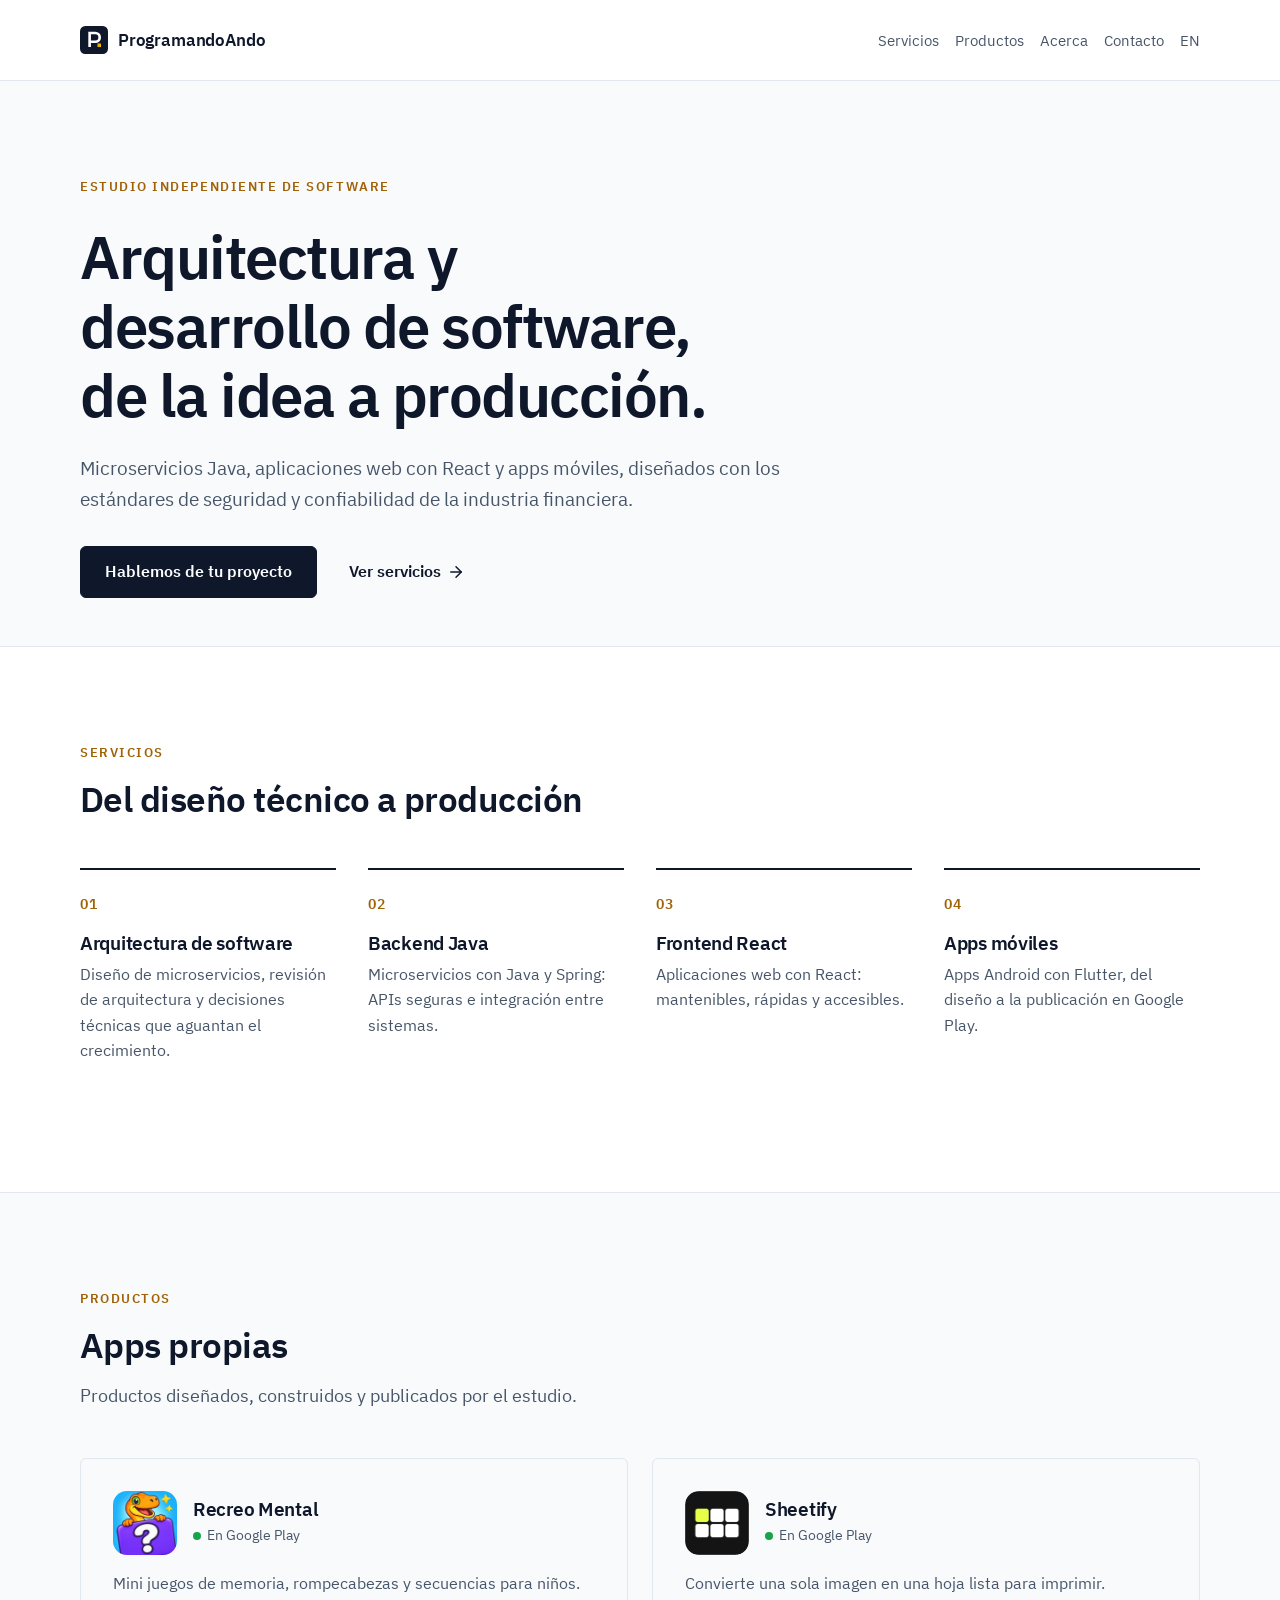
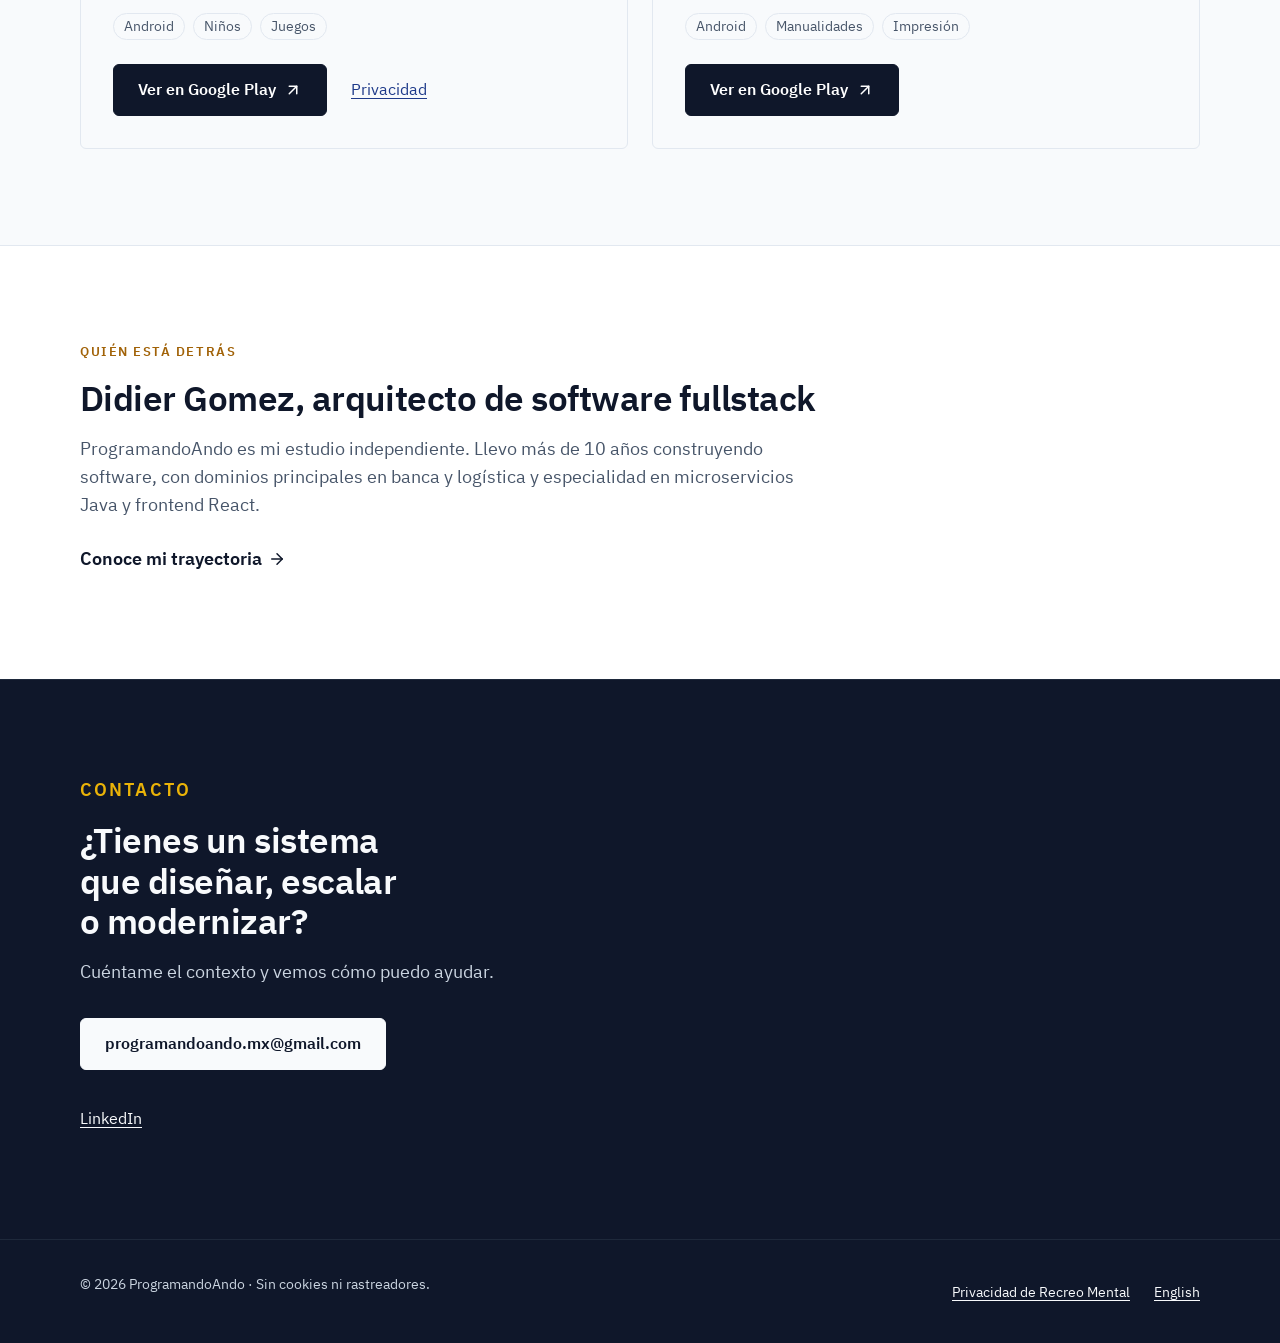
==== commit a1ed13a2: "feat(hub): Recreo Mental is live on Google Play; add app-ads.txt" ====
--- a/index.html
+++ b/index.html
@@ -80,13 +80,13 @@
             <img class="app-icon" src="/assets/img/recreo-mental.webp" width="64" height="64" alt="Icono de Recreo Mental: un dinosaurio naranja sobre una carta con signo de interrogación">
             <div>
               <h3>Recreo Mental</h3>
-              <span class="badge soon">Próximamente</span>
+              <span class="badge">En Google Play</span>
             </div>
           </div>
           <p>Mini juegos de memoria, rompecabezas y secuencias para niños.</p>
           <ul class="tags"><li>Android</li><li>Niños</li><li>Juegos</li></ul>
           <div class="app-actions">
-            <span class="note">Disponible pronto en Google Play</span>
+            <a class="btn" href="https://play.google.com/store/apps/details?id=com.programandoando.recreo_mental">Ver en Google Play <svg viewBox="0 0 24 24" aria-hidden="true"><path d="M7 17 17 7"/><path d="M7 7h10v10"/></svg></a>
             <a class="link" href="https://programandoandomx.github.io/recreo-mental-privacy/">Privacidad</a>
           </div>
         </article>
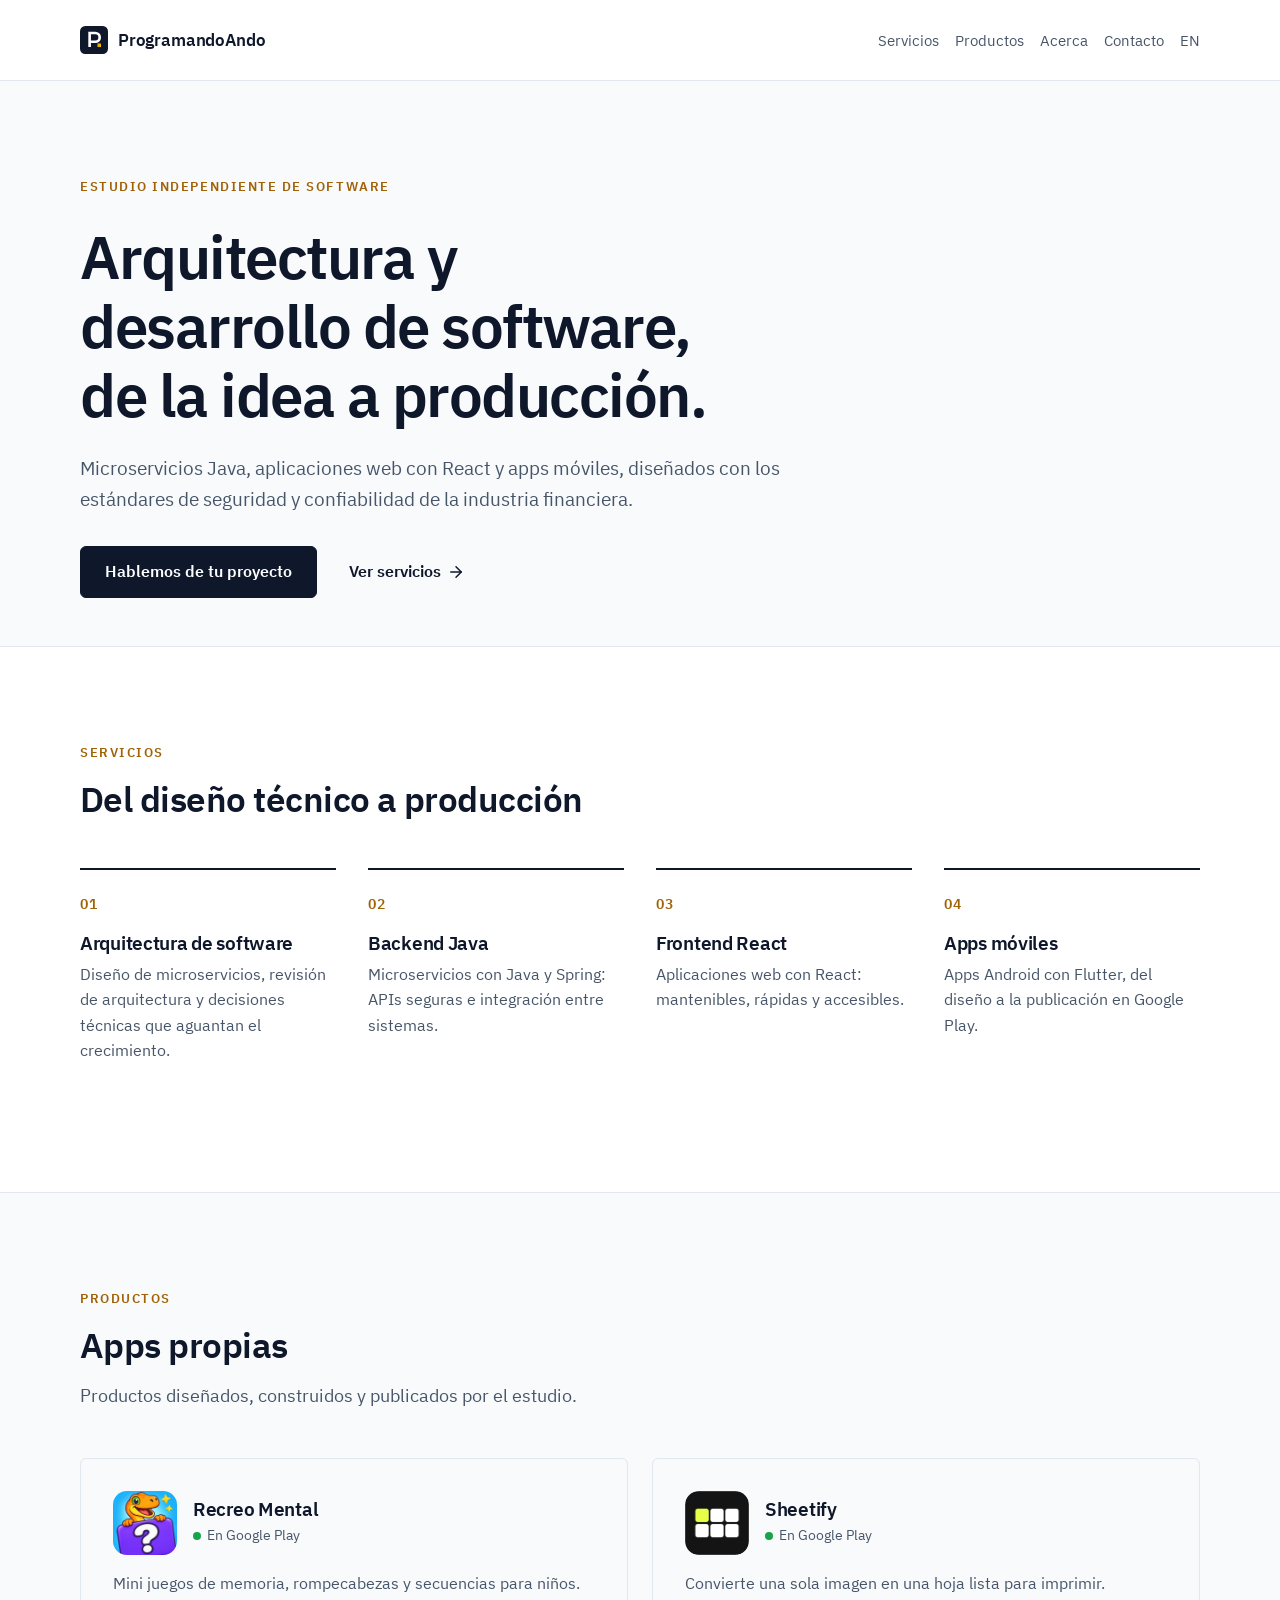
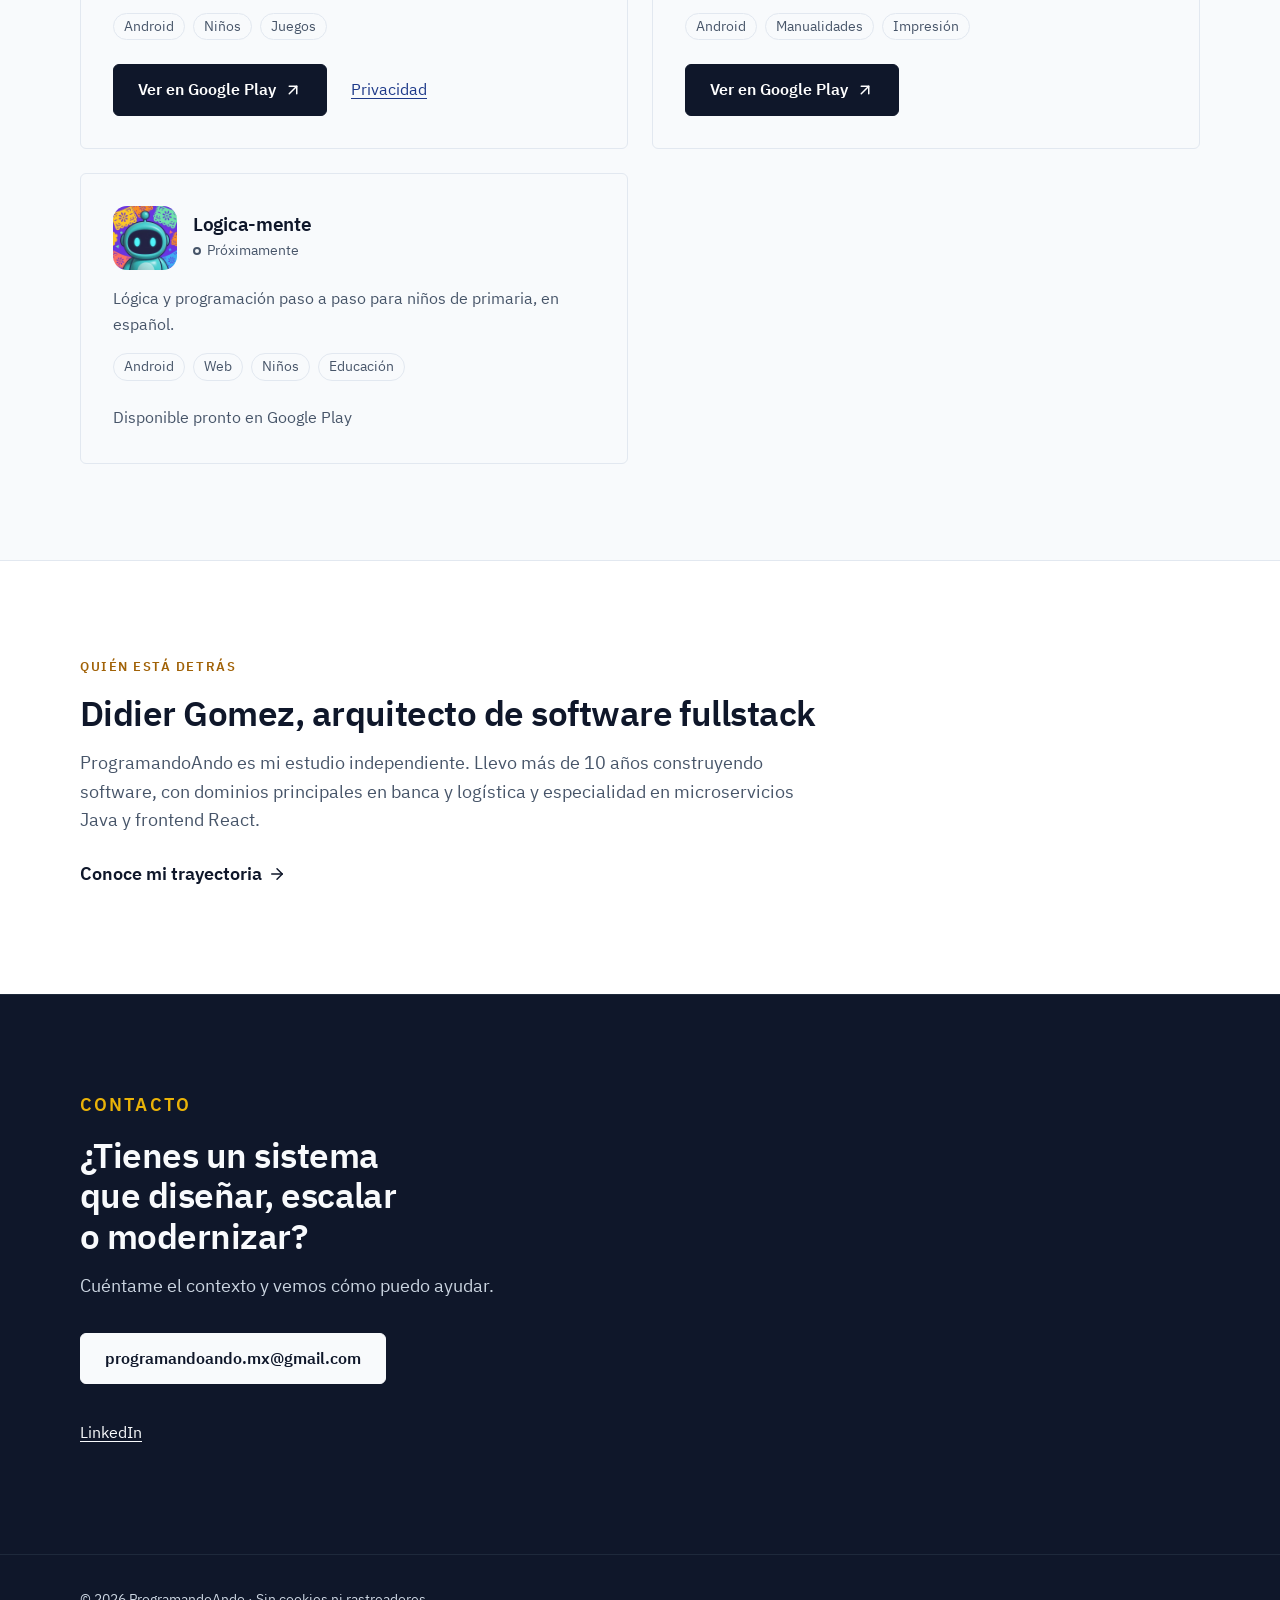
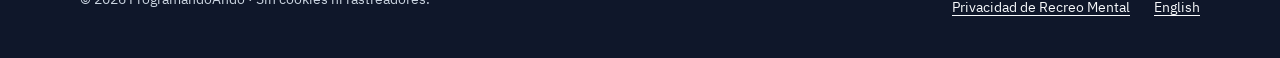
==== commit 0a8d0467: "feat(hub): add Logica-mente as coming soon" ====
--- a/index.html
+++ b/index.html
@@ -104,6 +104,20 @@
             <a class="btn" href="https://play.google.com/store/apps/details?id=com.programandoandomx.sheetify">Ver en Google Play <svg viewBox="0 0 24 24" aria-hidden="true"><path d="M7 17 17 7"/><path d="M7 7h10v10"/></svg></a>
           </div>
         </article>
+        <article class="app">
+          <div class="app-head">
+            <img class="app-icon" src="/assets/img/logica-mente.webp" width="64" height="64" alt="Icono de Logica-mente: un robot turquesa frente a papel picado de colores">
+            <div>
+              <h3>Logica-mente</h3>
+              <span class="badge soon">Próximamente</span>
+            </div>
+          </div>
+          <p>Lógica y programación paso a paso para niños de primaria, en español.</p>
+          <ul class="tags"><li>Android</li><li>Web</li><li>Niños</li><li>Educación</li></ul>
+          <div class="app-actions">
+            <span class="note">Disponible pronto en Google Play</span>
+          </div>
+        </article>
       </div>
     </div>
   </section>
--- a/assets/css/site.css
+++ b/assets/css/site.css
@@ -588,6 +588,29 @@
   color: var(--on-band);
 }
 
+/* Legal pages (privacy policies) */
+.legal h2 {
+  margin-bottom: var(--s4);
+}
+.legal h3 {
+  margin: var(--s6) 0 var(--s2);
+}
+.legal p,
+.legal ul {
+  margin: 0 0 var(--s2);
+}
+.legal ul {
+  max-width: 65ch;
+  padding-left: 1.25em;
+}
+.legal li + li {
+  margin-top: var(--s1);
+}
+.legal code {
+  font-size: 0.9em;
+  overflow-wrap: anywhere;
+}
+
 /* 404 */
 .notfound {
   padding-block: var(--section-pad);
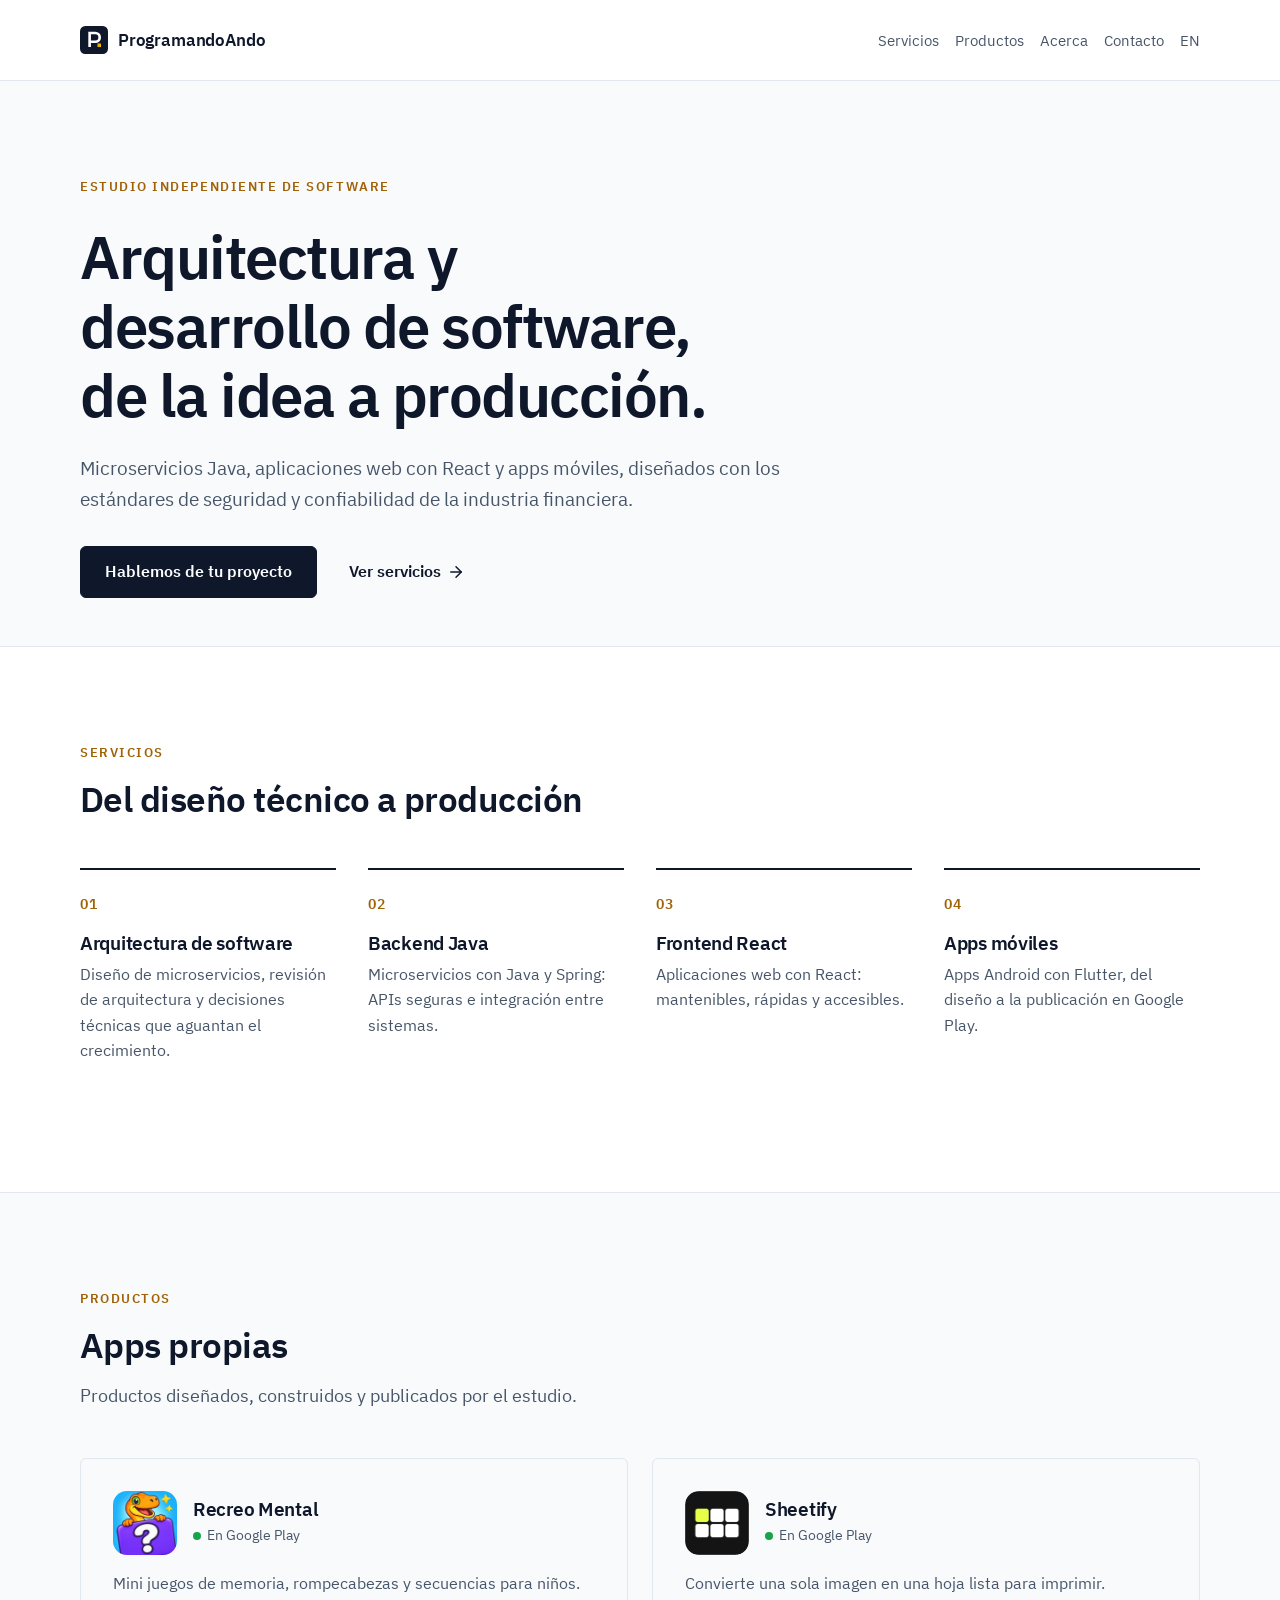
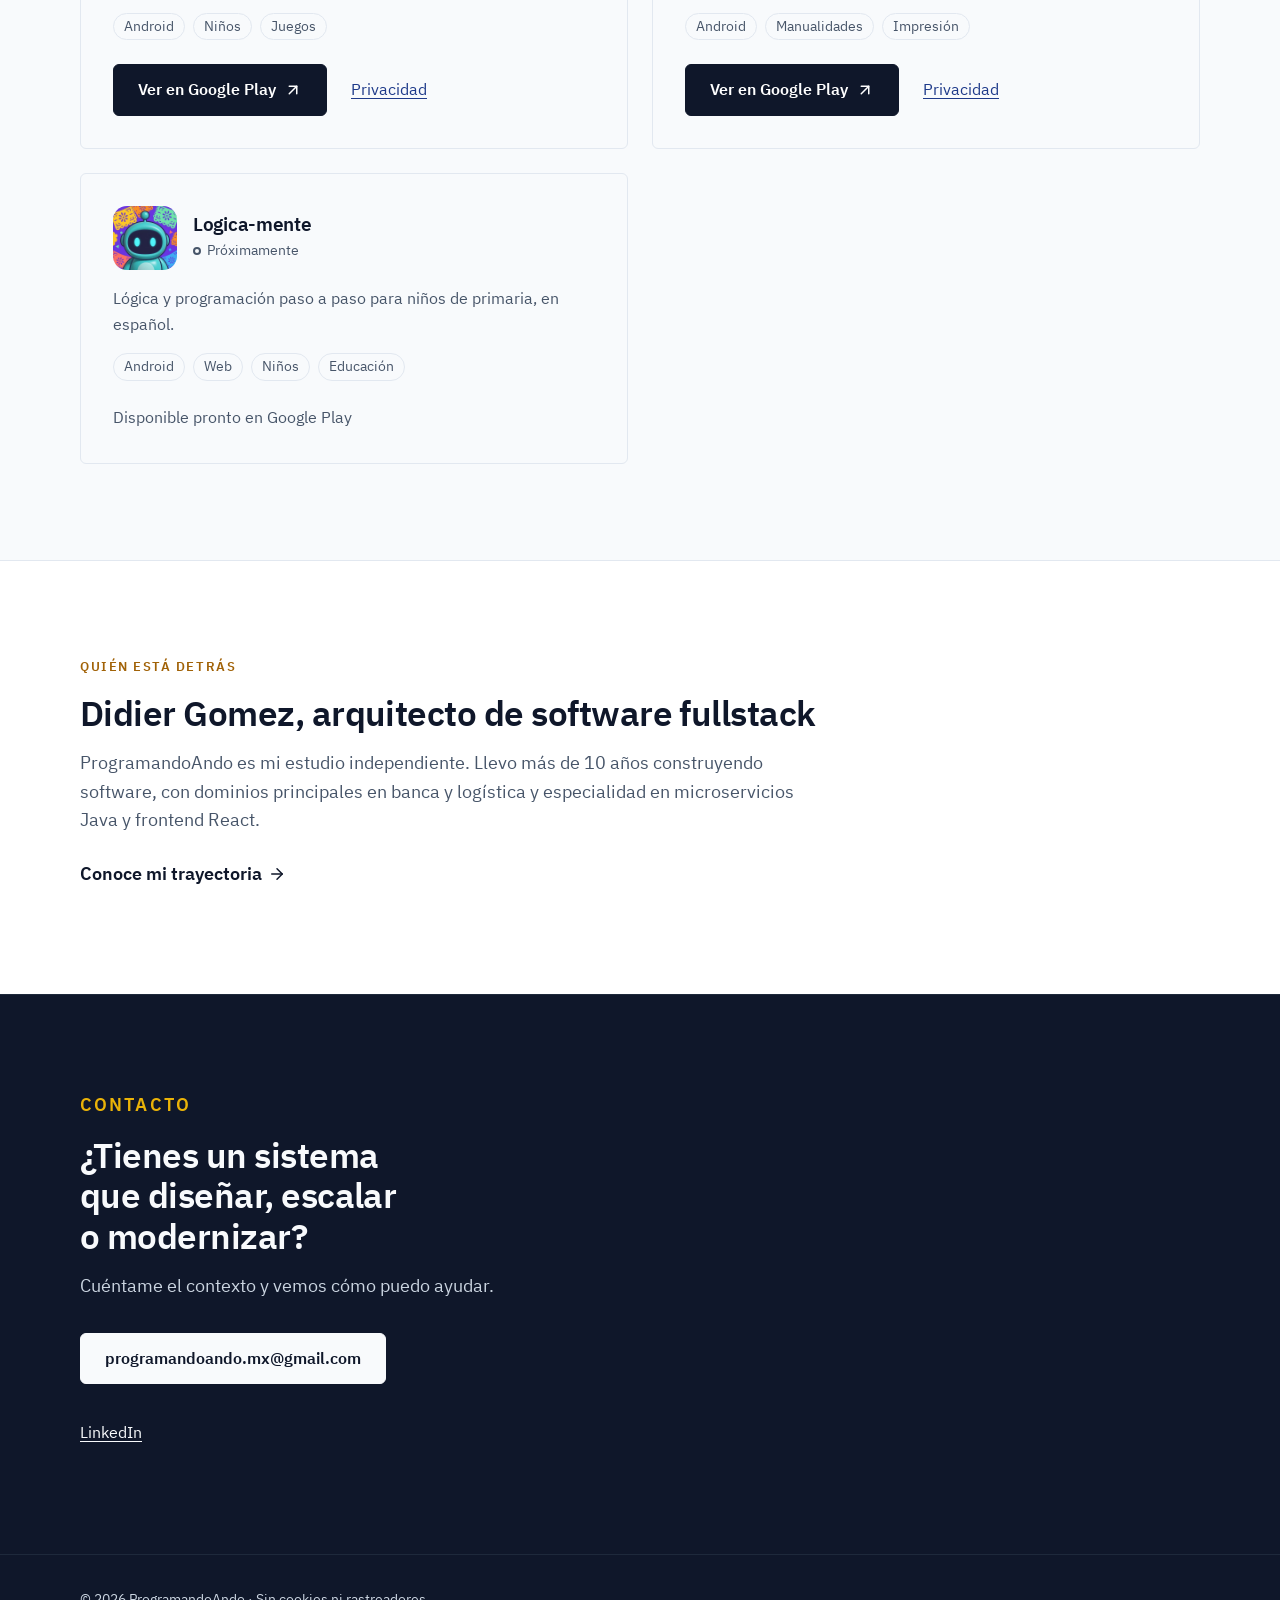
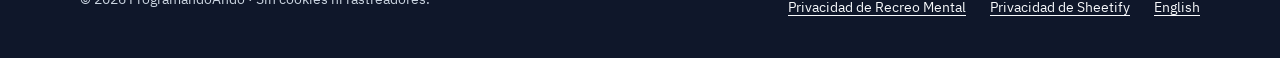
==== commit 72058c54: "feat(privacy): host the Sheetify privacy page in the hub" ====
--- a/index.html
+++ b/index.html
@@ -102,6 +102,7 @@
           <ul class="tags"><li>Android</li><li>Manualidades</li><li>Impresión</li></ul>
           <div class="app-actions">
             <a class="btn" href="https://play.google.com/store/apps/details?id=com.programandoandomx.sheetify">Ver en Google Play <svg viewBox="0 0 24 24" aria-hidden="true"><path d="M7 17 17 7"/><path d="M7 7h10v10"/></svg></a>
+            <a class="link" href="https://programandoandomx.github.io/sheetify-privacy/">Privacidad</a>
           </div>
         </article>
         <article class="app">
@@ -150,6 +151,7 @@
     <p>© 2026 ProgramandoAndo · Sin cookies ni rastreadores.</p>
     <ul>
       <li><a href="https://programandoandomx.github.io/recreo-mental-privacy/">Privacidad de Recreo Mental</a></li>
+      <li><a href="https://programandoandomx.github.io/sheetify-privacy/">Privacidad de Sheetify</a></li>
       <li><a href="/en/" hreflang="en" lang="en">English</a></li>
     </ul>
   </div>
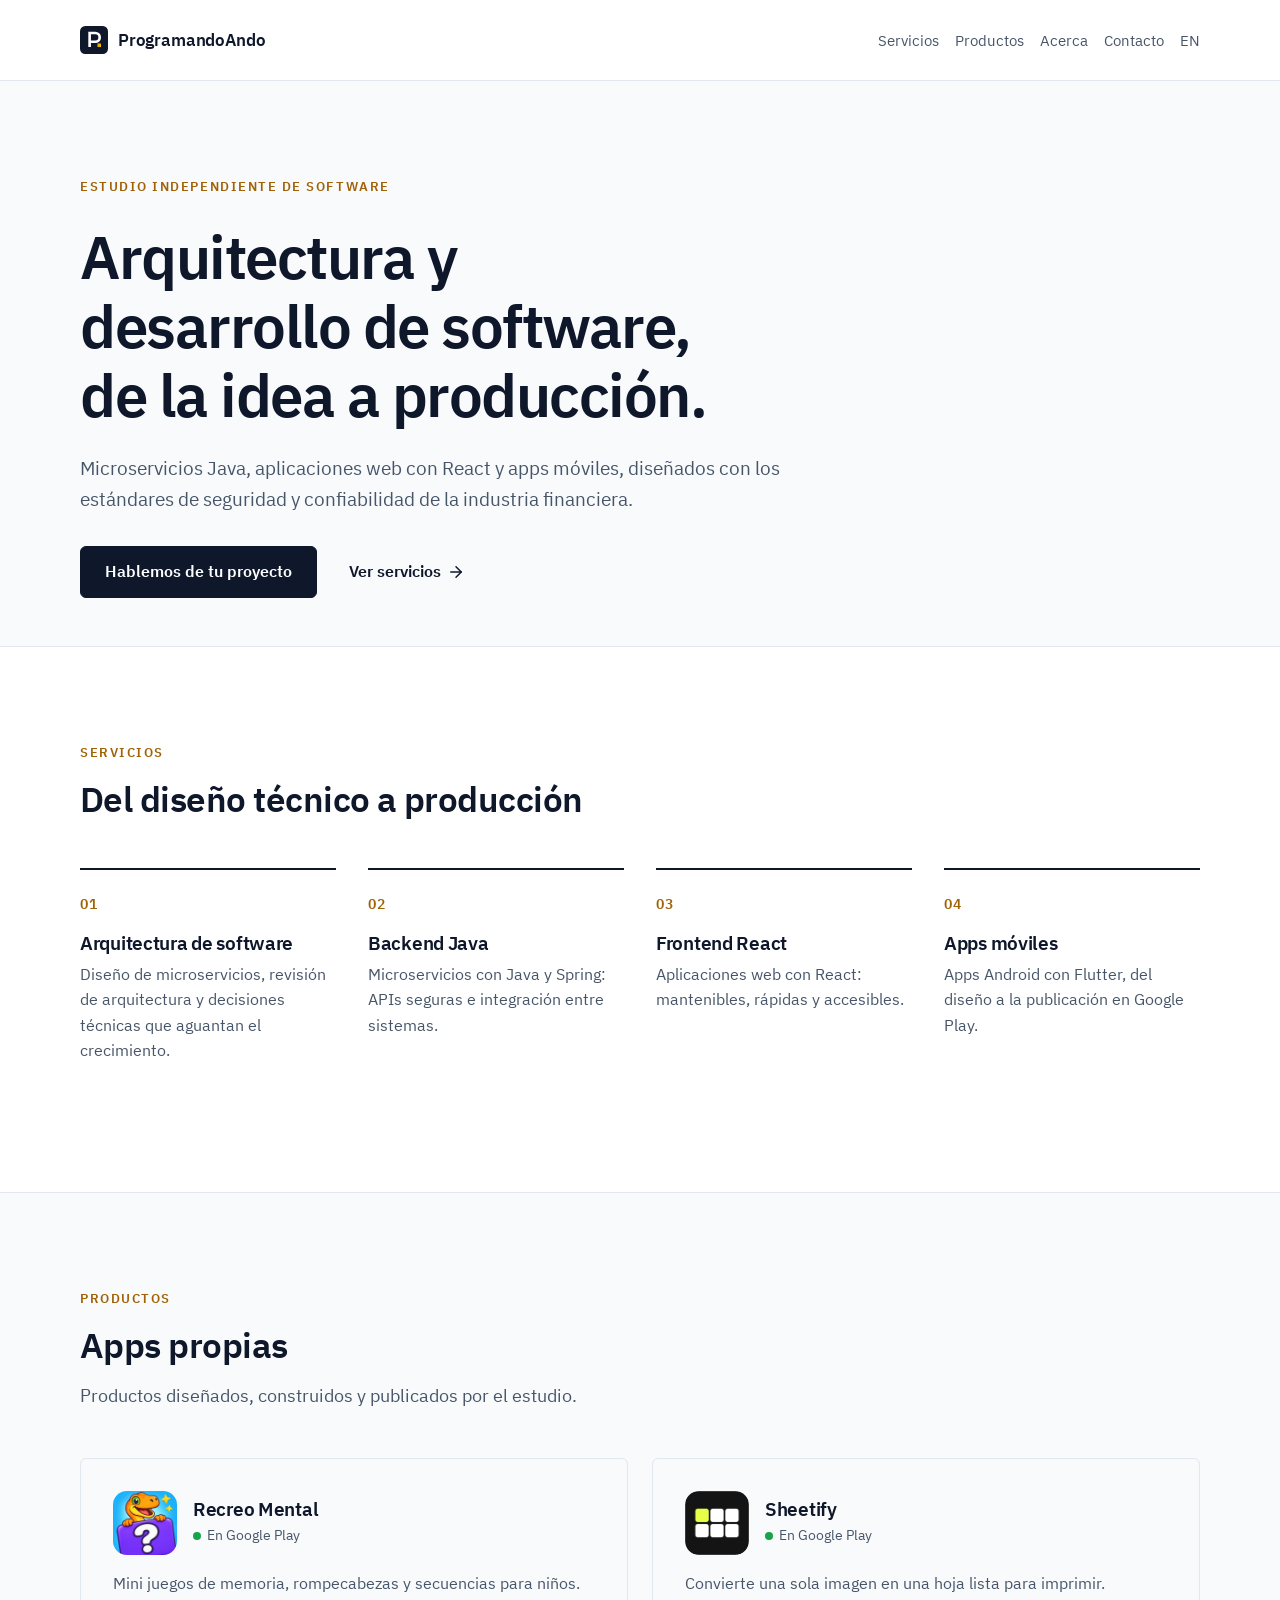
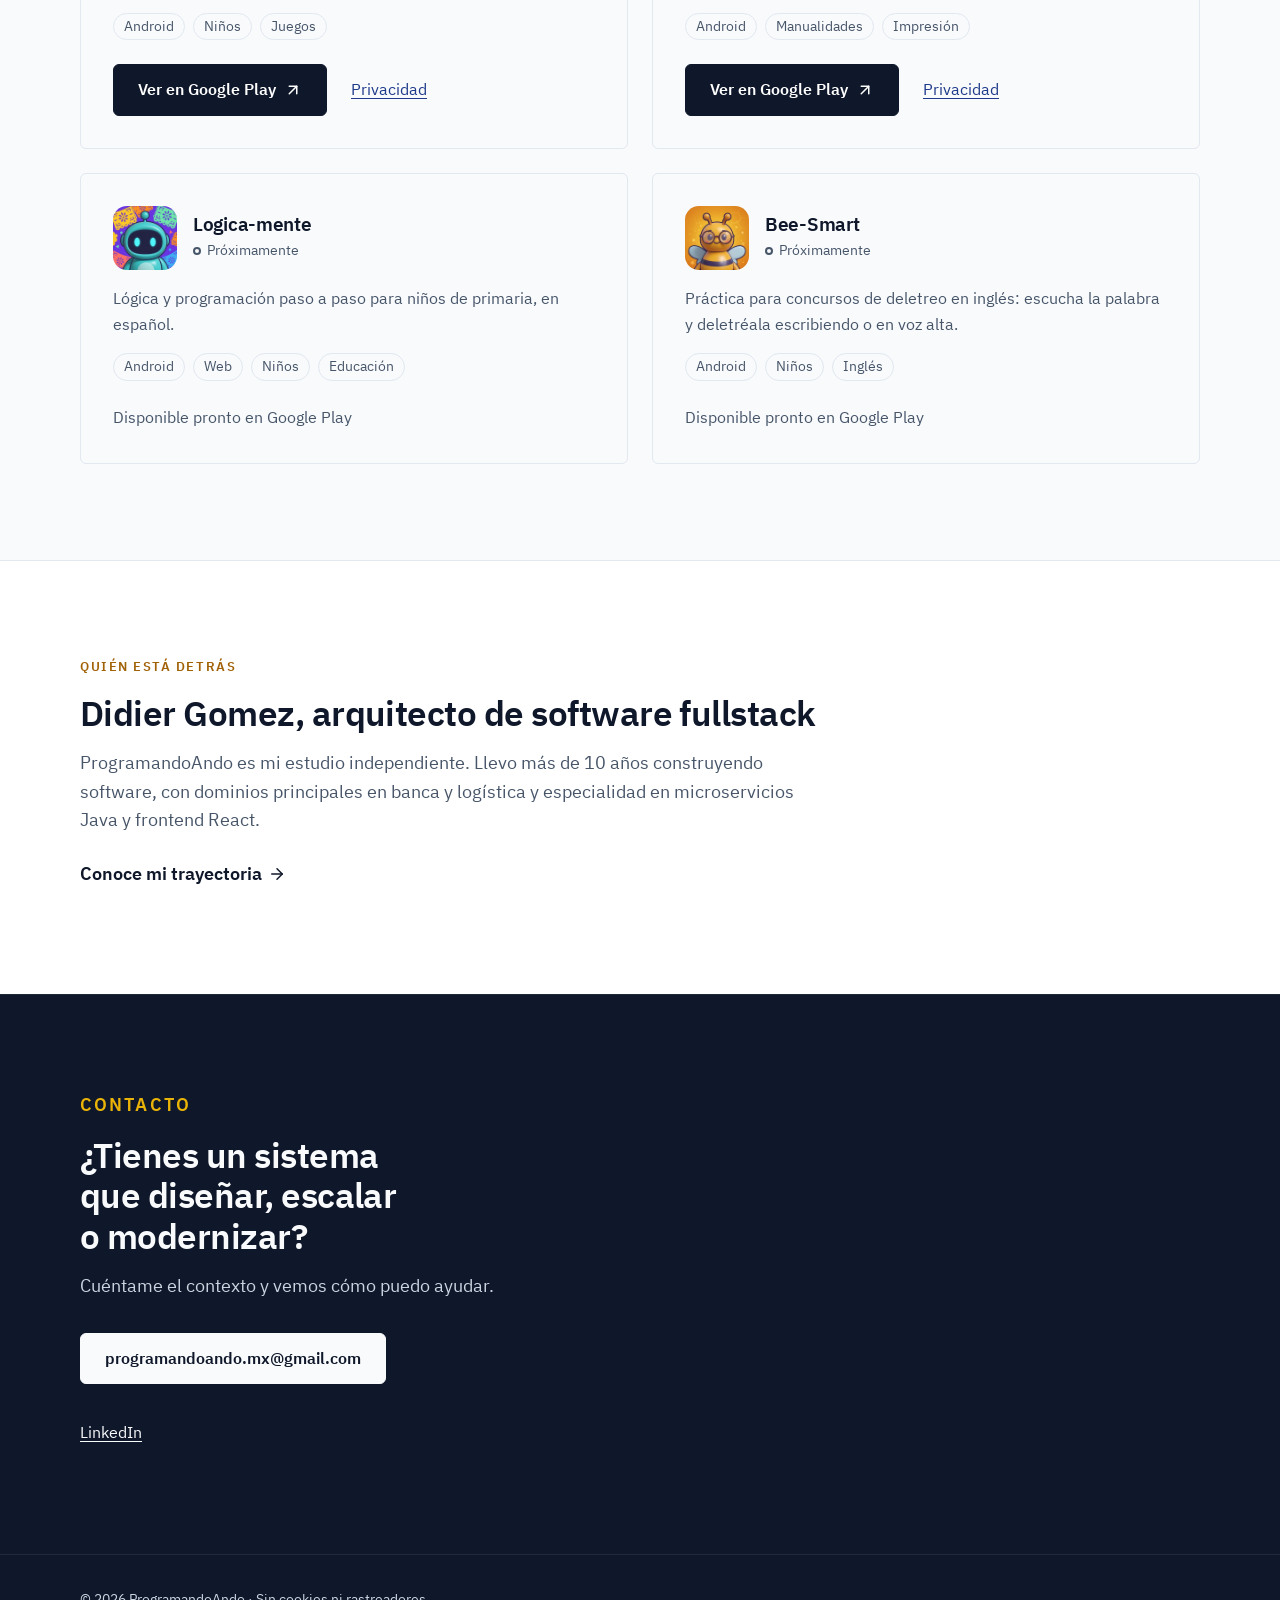
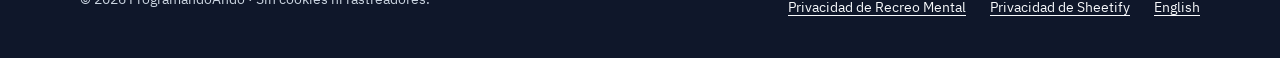
==== commit 4dbb8699: "feat(bee-smart): coming-soon card and unlinked privacy page" ====
--- a/index.html
+++ b/index.html
@@ -119,6 +119,20 @@
             <span class="note">Disponible pronto en Google Play</span>
           </div>
         </article>
+        <article class="app">
+          <div class="app-head">
+            <img class="app-icon" src="/assets/img/bee-smart.webp" width="64" height="64" alt="Icono de Bee-Smart: una abeja con lentes redondos frente a un panal">
+            <div>
+              <h3>Bee-Smart</h3>
+              <span class="badge soon">Próximamente</span>
+            </div>
+          </div>
+          <p>Práctica para concursos de deletreo en inglés: escucha la palabra y deletréala escribiendo o en voz alta.</p>
+          <ul class="tags"><li>Android</li><li>Niños</li><li>Inglés</li></ul>
+          <div class="app-actions">
+            <span class="note">Disponible pronto en Google Play</span>
+          </div>
+        </article>
       </div>
     </div>
   </section>
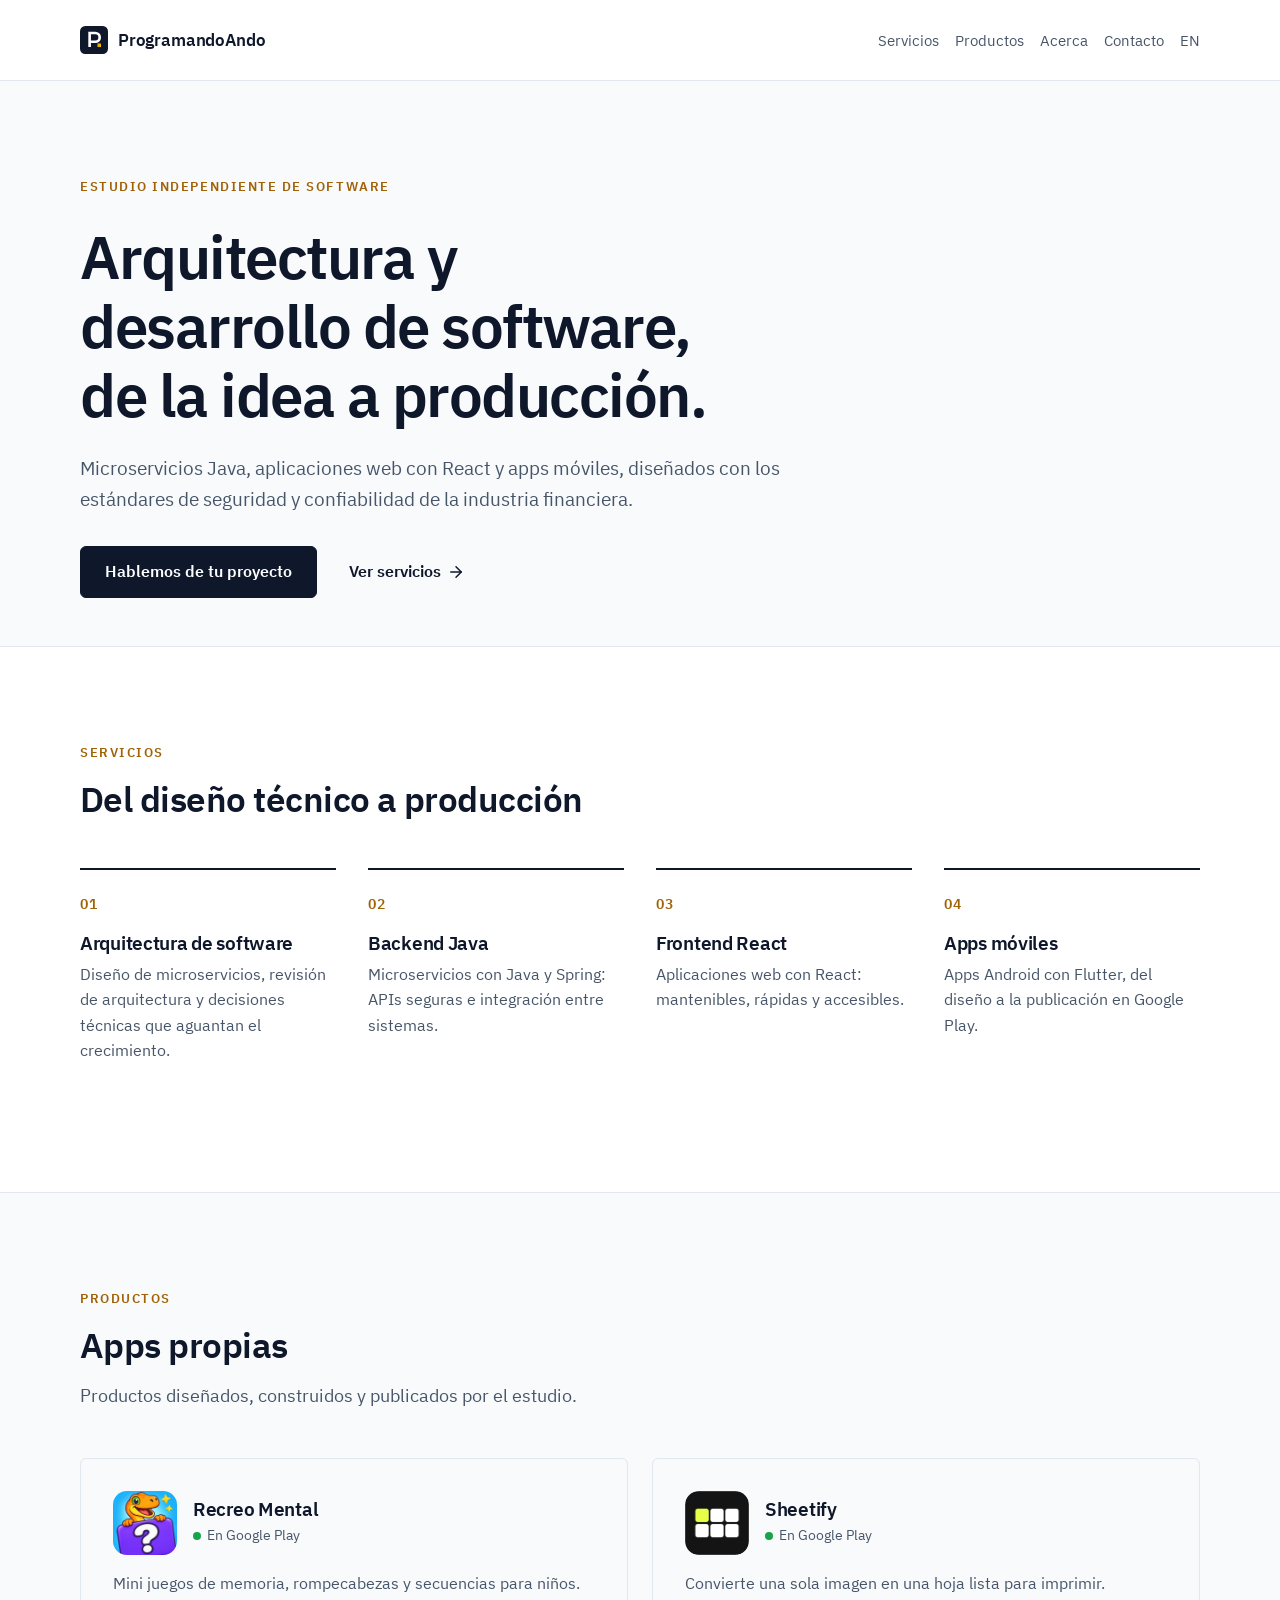
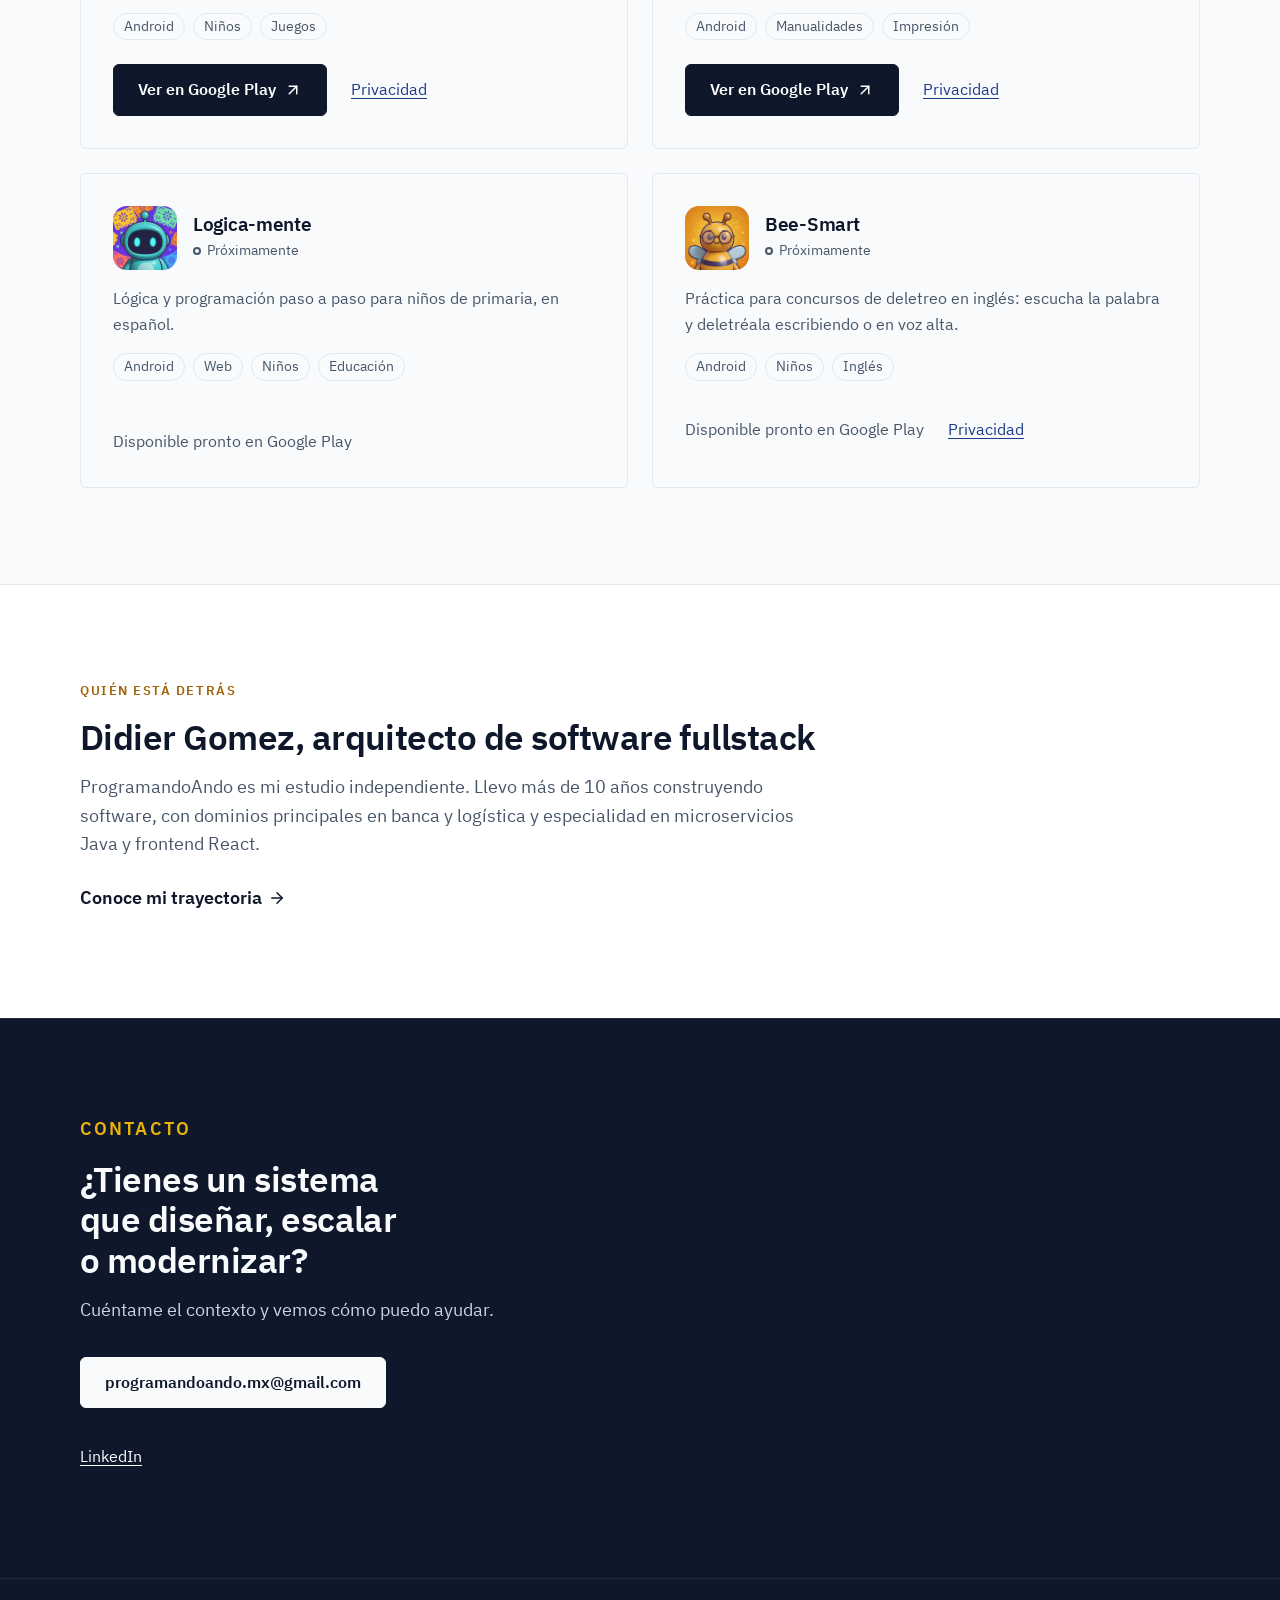
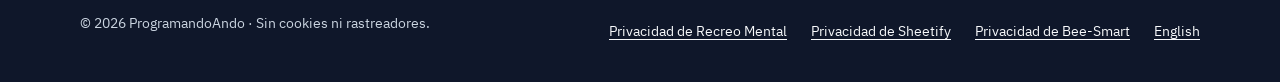
==== commit f182cd36: "feat(bee-smart): link the privacy policy from the card and footer" ====
--- a/index.html
+++ b/index.html
@@ -131,6 +131,7 @@
           <ul class="tags"><li>Android</li><li>Niños</li><li>Inglés</li></ul>
           <div class="app-actions">
             <span class="note">Disponible pronto en Google Play</span>
+            <a class="link" href="https://programandoandomx.github.io/bee-smart/privacidad/">Privacidad</a>
           </div>
         </article>
       </div>
@@ -166,6 +167,7 @@
     <ul>
       <li><a href="https://programandoandomx.github.io/recreo-mental-privacy/">Privacidad de Recreo Mental</a></li>
       <li><a href="https://programandoandomx.github.io/sheetify-privacy/">Privacidad de Sheetify</a></li>
+      <li><a href="https://programandoandomx.github.io/bee-smart/privacidad/">Privacidad de Bee-Smart</a></li>
       <li><a href="/en/" hreflang="en" lang="en">English</a></li>
     </ul>
   </div>
